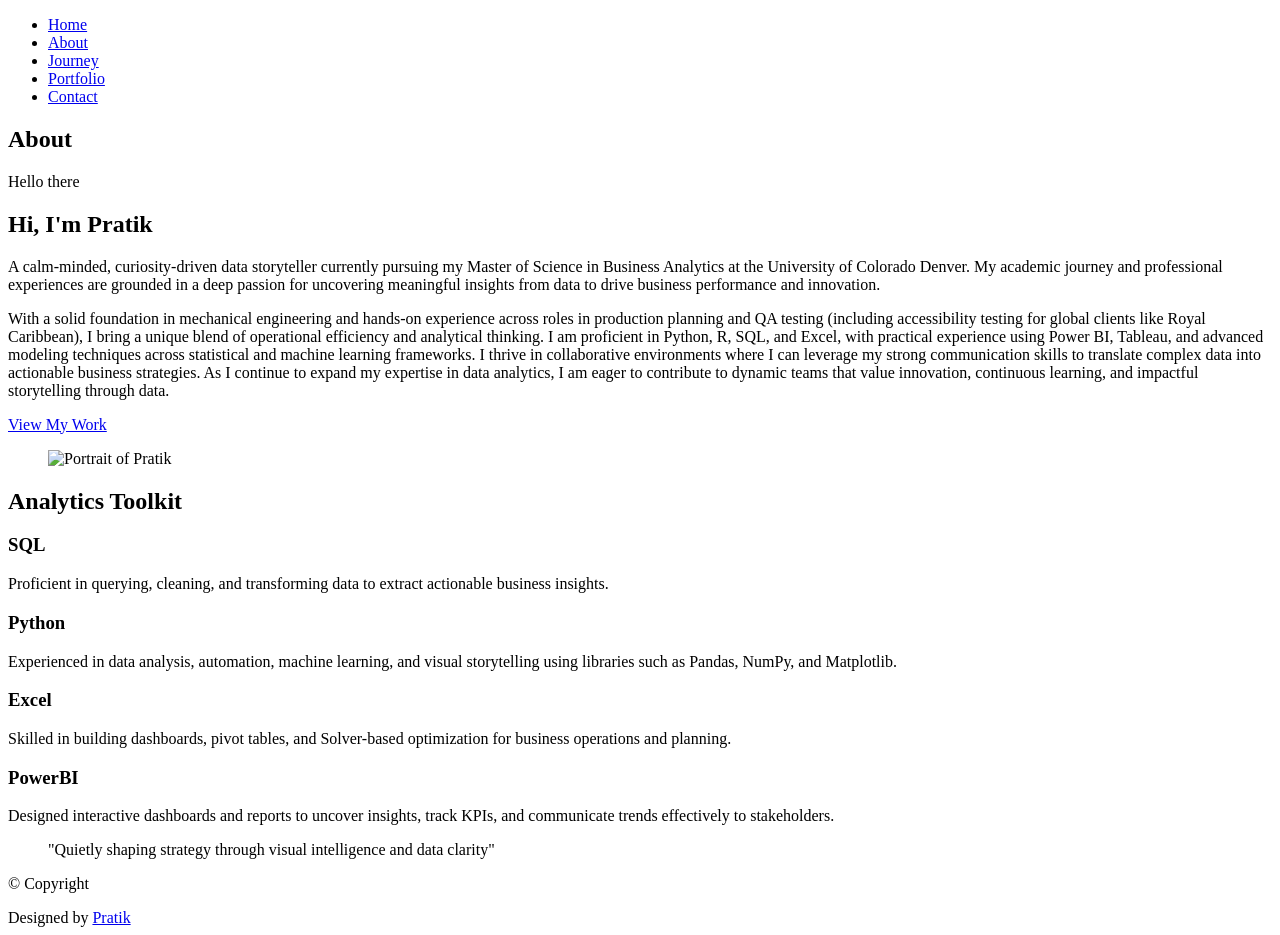
==== about.html @ c2756f0b "Add files via upload" ====
<!DOCTYPE html>
<html lang="en">

<head>
  <meta charset="utf-8">
  <meta content="width=device-width, initial-scale=1.0" name="viewport">
  <title>About - FolioOne Bootstrap Template</title>
  <meta name="description" content="">
  <meta name="keywords" content="">

  <!-- Favicons -->
  <link href="assets/img/favicon.png" rel="icon">
  <link href="assets/img/apple-touch-icon.png" rel="apple-touch-icon">

  <!-- Fonts -->
  <link href="https://fonts.googleapis.com" rel="preconnect">
  <link href="https://fonts.gstatic.com" rel="preconnect" crossorigin>
  <link href="https://fonts.googleapis.com/css2?family=Roboto:ital,wght@0,100;0,300;0,400;0,500;0,700;0,900;1,100;1,300;1,400;1,500;1,700;1,900&family=Poppins:ital,wght@0,100;0,200;0,300;0,400;0,500;0,600;0,700;0,800;0,900;1,100;1,200;1,300;1,400;1,500;1,600;1,700;1,800;1,900&family=Raleway:ital,wght@0,100;0,200;0,300;0,400;0,500;0,600;0,700;0,800;0,900;1,100;1,200;1,300;1,400;1,500;1,600;1,700;1,800;1,900&display=swap" rel="stylesheet">

  <!-- Vendor CSS Files -->
  <link href="assets/vendor/bootstrap/css/bootstrap.min.css" rel="stylesheet">
  <link href="assets/vendor/bootstrap-icons/bootstrap-icons.css" rel="stylesheet">
  <link href="assets/vendor/aos/aos.css" rel="stylesheet">
  <link href="assets/vendor/swiper/swiper-bundle.min.css" rel="stylesheet">
  <link href="assets/vendor/glightbox/css/glightbox.min.css" rel="stylesheet">

  <!-- Main CSS File -->
  <link href="assets/css/main.css" rel="stylesheet">

  <!-- =======================================================
  * Template Name: FolioOne
  * Template URL: https://bootstrapmade.com/folioone-bootstrap-portfolio-website-template/
  * Updated: Aug 23 2025 with Bootstrap v5.3.7
  * Author: BootstrapMade.com
  * License: https://bootstrapmade.com/license/
  ======================================================== -->
</head>

<body class="about-page">

  <header id="header" class="header d-flex align-items-center light-background sticky-top">
    <div class="container position-relative d-flex align-items-center justify-content-between">

      <!-- <a href="index.html" class="logo d-flex align-items-center me-auto me-xl-0">
      <img src="assets/img/logo.webp" alt="">
      <h1 class="sitename">FolioOne</h1> 
    </a> -->

      <nav id="navmenu" class="navmenu">
        <ul>
          <li><a href="index.html">Home</a></li>
          <li><a href="about.html" class="active">About</a></li>
          <li><a href="Journey.html">Journey</a></li>
          <li><a href="portfolio.html">Portfolio</a></li>
          <li><a href="contact.html">Contact</a></li>
        </ul>
        <i class="mobile-nav-toggle d-xl-none bi bi-list"></i>
      </nav>

      <div class="header-social-links">
        <a href="https://www.linkedin.com/in/pratikm0105/"><i class="bi bi-linkedin"></i></a>
        <a href="https://github.com/Pratik2326"><i class="bi bi-github"></i></a>
      </div>

    </div>
  </header>

  <main class="main">

    <!-- About Section -->
    <section id="about" class="about section">

      <!-- Section Title -->
      <div class="container section-title" data-aos="fade-up">
        <h2>About</h2>
        <p></p>
      </div><!-- End Section Title -->

      <div class="container" data-aos="fade-up" data-aos-delay="100">

        <!-- Intro + Photo -->
        <div class="row align-items-center justify-content-between gy-5 mb-5">
          <div class="col-lg-7" data-aos="fade-right" data-aos-delay="150">
            <div class="intro-content">
              <span class="eyebrow">Hello there</span>
              <h2 class="headline">Hi, I'm Pratik</h2>
              <p class="lead">
                A calm-minded, curiosity-driven data storyteller currently pursuing my Master of Science in Business Analytics at the University of Colorado Denver. My academic journey and professional experiences are grounded in a deep passion for uncovering meaningful insights from data to drive business performance and innovation.
               
              </p>
              <p>
                 With a solid foundation in mechanical engineering and hands-on experience across roles in production planning and QA testing (including accessibility testing for global clients like Royal Caribbean), I bring a unique blend of operational efficiency and analytical thinking. I am proficient in Python, R, SQL, and Excel, with practical experience using Power BI, Tableau, and advanced modeling techniques across statistical and machine learning frameworks.
                  I thrive in collaborative environments where I can leverage my strong communication skills to translate complex data into actionable business strategies. As I continue to expand my expertise in data analytics, I am eager to contribute to dynamic teams that value innovation, continuous learning, and impactful storytelling through data.
              </p>

              <div class="hero-actions" data-aos="fade-up" data-aos-delay="50">
                <a href="portfolio.html" class="btn btn-primary">View My Work</a>
                </a>
                
                </a>  
              </div>
            </div>
          </div>

          <div class="col-lg-5" data-aos="zoom-in" data-aos-delay="250">
            <figure class="profile-figure text-center text-lg-end">
              <img src="assets/img/profile/fp.png" alt="Portrait of Pratik" class="img-fluid profile-pic">
            </figure>
          </div>
        </div>
        <!-- End Intro + Photo -->

        <!-- Skills Grid -->
        <div class="container section-title" data-aos="fade-up">
  <h2>Analytics Toolkit</h2>
</div>

        <div class="mb-5">
          <div class="row g-4">
            <div class="col-6 col-md-4 col-lg-3" data-aos="fade-up" data-aos-delay="120">
              <div class="skill-item">
                <i class="bi bi-layout-text-window"></i>
                <h3>SQL</h3>
                <p>Proficient in querying, cleaning, and transforming data to extract actionable business insights.</p>
              </div>
            </div>
            <div class="col-6 col-md-4 col-lg-3" data-aos="fade-up" data-aos-delay="180">
              <div class="skill-item">
                <i class="bi bi-terminal"></i>
                <h3>Python</h3>
                <p>Experienced in data analysis, automation, machine learning, and visual storytelling using libraries such as Pandas, NumPy, and Matplotlib.</p>
              </div>
            </div>
            <div class="col-6 col-md-4 col-lg-3" data-aos="fade-up" data-aos-delay="240">
              <div class="skill-item">
                <i class="bi bi-table"></i>
                <h3>Excel</h3>
                <p>Skilled in building dashboards, pivot tables, and Solver-based optimization for business operations and planning.</p>
              </div>
            </div>
            <div class="col-6 col-md-4 col-lg-3" data-aos="fade-up" data-aos-delay="300">
              <div class="skill-item">
                <i class="bi bi-bar-chart-line"></i>
                <h3>PowerBI</h3>
                <p>Designed interactive dashboards and reports to uncover insights, track KPIs, and communicate trends effectively to stakeholders.</p>
              </div>
            </div>
          </div>
        </div>
        <!-- End Skills Grid -->



        <!-- Quote -->
        <blockquote class="personal-quote text-center mb-5" data-aos="fade-down" data-aos-delay="200">
          <p>"Quietly shaping strategy through visual intelligence and data clarity"</p>
        </blockquote>
        <!-- End Quote -->

  </main>
  <footer id="footer" class="footer">

    <div class="container">
      <div class="copyright text-center ">
        <p>© <span>Copyright</span> <strong class="px-1 sitename"></strong> <span><br></span></p>
      </div>
      <div class="social-links d-flex justify-content-center">
        <a href="https://www.linkedin.com/in/pratikm0105/"><i class="bi bi-linkedin"></i></a>
        <a href="https://github.com/Pratik2326"><i class="bi bi-github"></i></a>
      </div>
      <div class="credits">
        <!-- All the links in the footer should remain intact. -->
        <!-- You can delete the links only if you've purchased the pro version. -->
        <!-- Licensing information: https://bootstrapmade.com/license/ -->
        <!-- Purchase the pro version with working PHP/AJAX contact form: [buy-url] -->
        Designed by <a href="#">Pratik</a>
      </div>
    </div>

  </footer>

  <!-- Scroll Top -->
  <a href="#" id="scroll-top" class="scroll-top d-flex align-items-center justify-content-center"><i class="bi bi-arrow-up-short"></i></a>

  <!-- Preloader -->
  <div id="preloader"></div>

  <!-- Vendor JS Files -->
  <script src="assets/vendor/bootstrap/js/bootstrap.bundle.min.js"></script>
  <script src="assets/vendor/php-email-form/validate.js"></script>
  <script src="assets/vendor/aos/aos.js"></script>
  <script src="assets/vendor/typed.js/typed.umd.js"></script>
  <script src="assets/vendor/waypoints/noframework.waypoints.js"></script>
  <script src="assets/vendor/purecounter/purecounter_vanilla.js"></script>
  <script src="assets/vendor/swiper/swiper-bundle.min.js"></script>
  <script src="assets/vendor/imagesloaded/imagesloaded.pkgd.min.js"></script>
  <script src="assets/vendor/isotope-layout/isotope.pkgd.min.js"></script>
  <script src="assets/vendor/glightbox/js/glightbox.min.js"></script>

  <!-- Main JS File -->
  <script src="assets/js/main.js"></script>

</body>

</html>
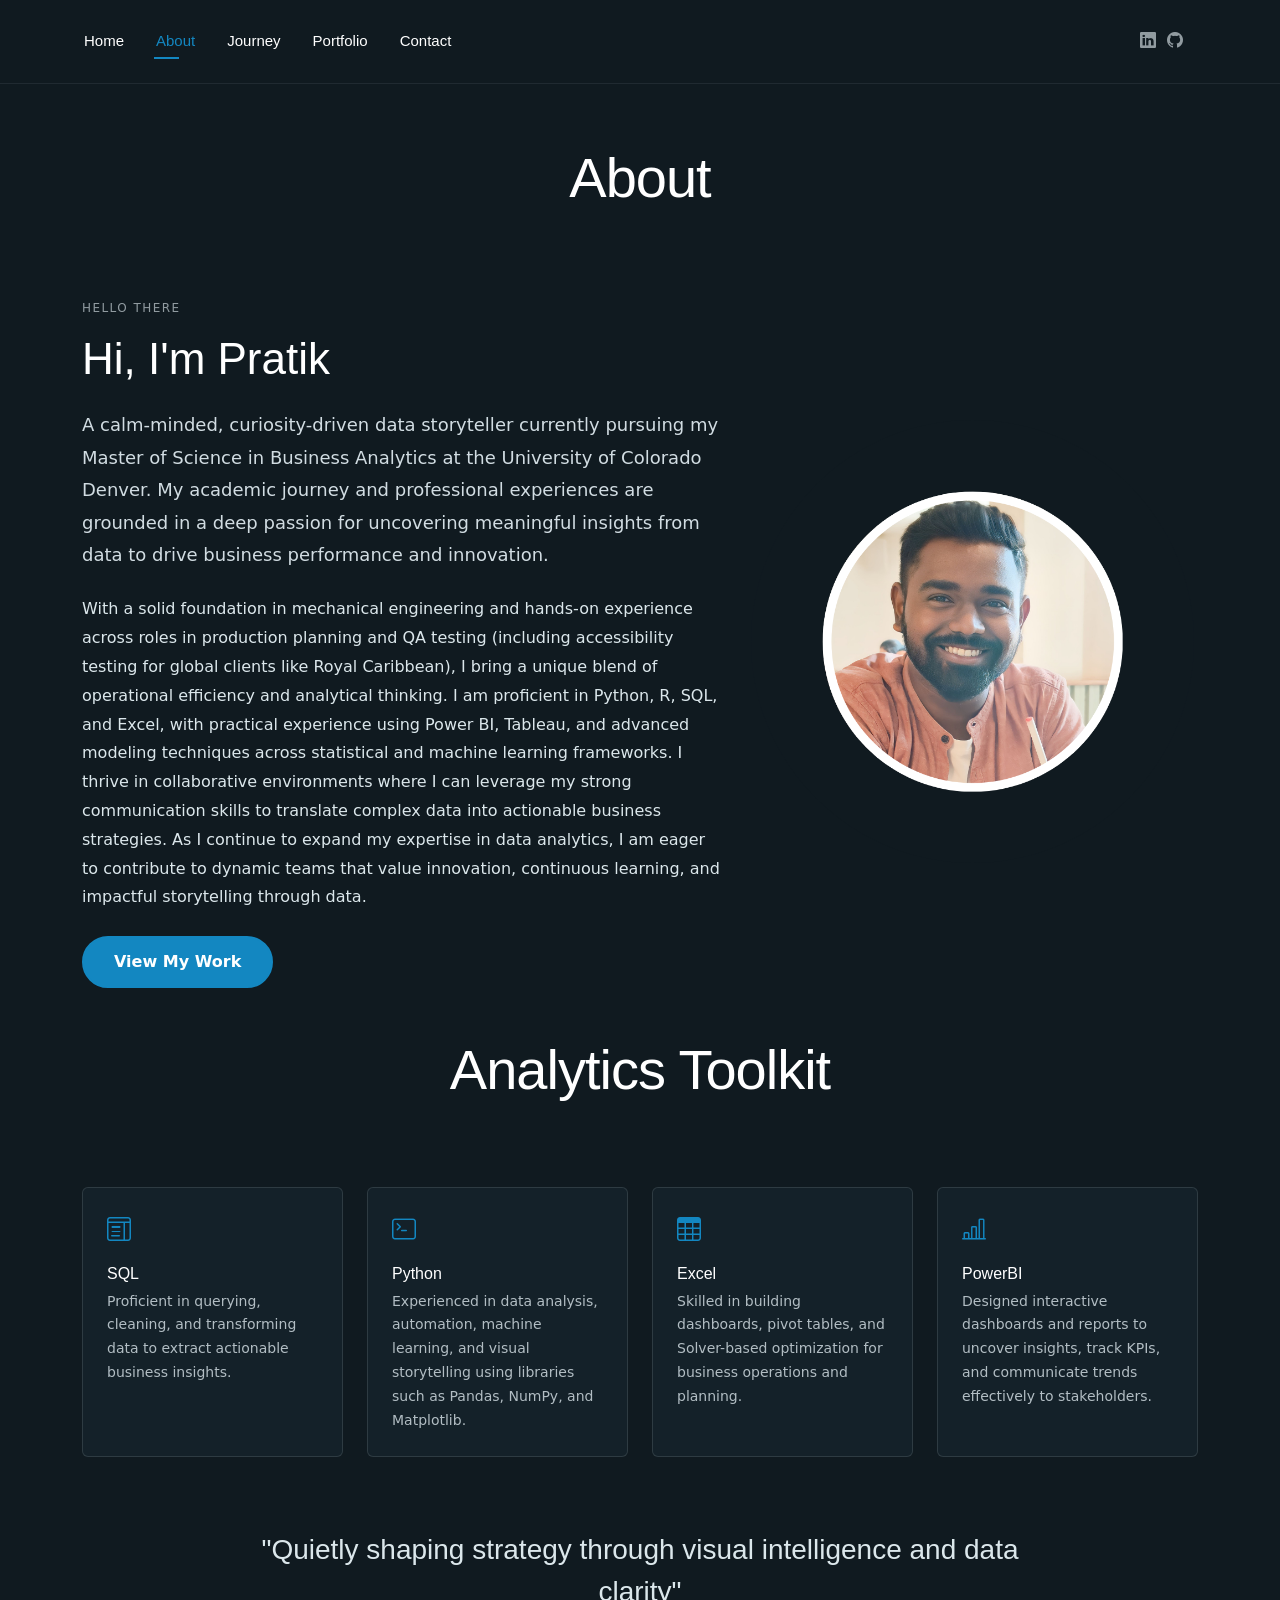
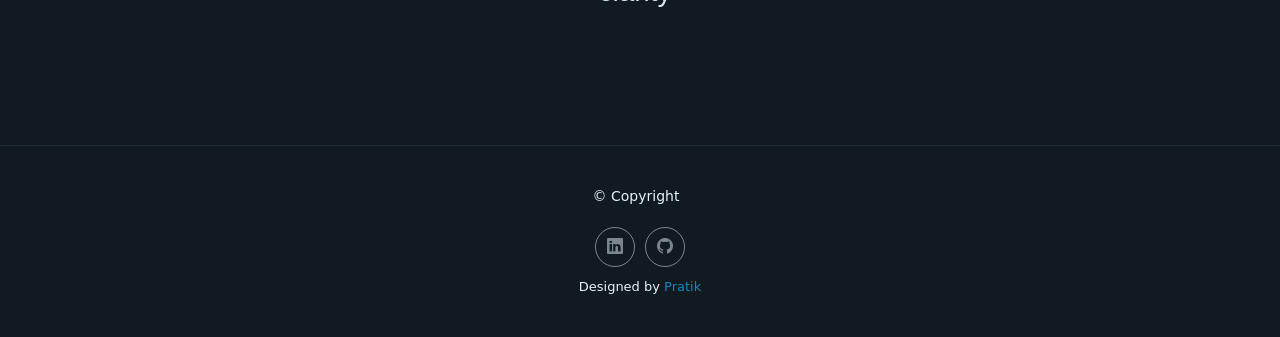
==== commit 1f4fe1bd: "Add files via upload change no 4" ====
--- a/about.html
+++ b/about.html
@@ -4,13 +4,13 @@
 <head>
   <meta charset="utf-8">
   <meta content="width=device-width, initial-scale=1.0" name="viewport">
-  <title>About - FolioOne Bootstrap Template</title>
+  <title>About -Pratik More - Portfolio</title>
   <meta name="description" content="">
   <meta name="keywords" content="">
 
   <!-- Favicons -->
-  <link href="assets/img/favicon.png" rel="icon">
-  <link href="assets/img/apple-touch-icon.png" rel="apple-touch-icon">
+  <!-- <link href="assets/img/favicon.png" rel="icon">
+  <link href="assets/img/apple-touch-icon.png" rel="apple-touch-icon"> -->
 
   <!-- Fonts -->
   <link href="https://fonts.googleapis.com" rel="preconnect">
--- a/assets/css/main.css
+++ b/assets/css/main.css
@@ -0,0 +1,3292 @@
+/**
+* Template Name: FolioOne
+* Template URL: https://bootstrapmade.com/folioone-bootstrap-portfolio-website-template/
+* Updated: Aug 23 2025 with Bootstrap v5.3.7
+* Author: BootstrapMade.com
+* License: https://bootstrapmade.com/license/
+*/
+
+/*--------------------------------------------------------------
+# Font & Color Variables
+# Help: https://bootstrapmade.com/color-system/
+--------------------------------------------------------------*/
+/* Fonts */
+:root {
+  --default-font: "Roboto",  system-ui, -apple-system, "Segoe UI", Roboto, "Helvetica Neue", Arial, "Noto Sans", "Liberation Sans", sans-serif, "Apple Color Emoji", "Segoe UI Emoji", "Segoe UI Symbol", "Noto Color Emoji";
+  --heading-font: "Raleway",  sans-serif;
+  --nav-font: "Poppins",  sans-serif;
+}
+
+/* Global Colors - The following color variables are used throughout the website. Updating them here will change the color scheme of the entire website */
+:root { 
+  --background-color: #101a20; /* Background color for the entire website, including individual sections */
+  --default-color: #e7f2f7; /* Default color used for the majority of the text content across the entire website */
+  --heading-color: #ffffff; /* Color for headings, subheadings and title throughout the website */
+  --accent-color: #1387c1; /* Accent color that represents your brand on the website. It's used for buttons, links, and other elements that need to stand out */
+  --surface-color: #141f26; /* The surface color is used as a background of boxed elements within sections, such as cards, icon boxes, or other elements that require a visual separation from the global background. */
+  --contrast-color: #ffffff; /* Contrast color for text, ensuring readability against backgrounds of accent, heading, or default colors. */
+}
+
+/* Nav Menu Colors - The following color variables are used specifically for the navigation menu. They are separate from the global colors to allow for more customization options */
+:root {
+  --nav-color: #ffffff;  /* The default color of the main navmenu links */
+  --nav-hover-color: #1387c1; /* Applied to main navmenu links when they are hovered over or active */
+  --nav-mobile-background-color: #213642; /* Used as the background color for mobile navigation menu */
+  --nav-dropdown-background-color: #051117; /* Used as the background color for dropdown items that appear when hovering over primary navigation items */
+  --nav-dropdown-color: #e7f2f7; /* Used for navigation links of the dropdown items in the navigation menu. */
+  --nav-dropdown-hover-color: #1387c1; /* Similar to --nav-hover-color, this color is applied to dropdown navigation links when they are hovered over. */
+}
+
+/* Color Presets - These classes override global colors when applied to any section or element, providing reuse of the sam color scheme. */
+
+.light-background {
+  --background-color: #142027;
+  --surface-color: #325264;
+}
+
+.dark-background {
+  --background-color: #0b1419;
+  --default-color: #ffffff;
+  --heading-color: #ffffff;
+  --surface-color: #252525;
+  --contrast-color: #ffffff;
+}
+
+/* Smooth scroll */
+:root {
+  scroll-behavior: smooth;
+}
+
+/*--------------------------------------------------------------
+# General Styling & Shared Classes
+--------------------------------------------------------------*/
+body {
+  color: var(--default-color);
+  background-color: var(--background-color);
+  font-family: var(--default-font);
+}
+
+a {
+  color: var(--accent-color);
+  text-decoration: none;
+  transition: 0.3s;
+}
+
+a:hover {
+  color: color-mix(in srgb, var(--accent-color), transparent 25%);
+  text-decoration: none;
+}
+
+h1,
+h2,
+h3,
+h4,
+h5,
+h6 {
+  color: var(--heading-color);
+  font-family: var(--heading-font);
+}
+
+/* PHP Email Form Messages
+------------------------------*/
+.php-email-form .error-message {
+  display: none;
+  background: #df1529;
+  color: #ffffff;
+  text-align: left;
+  padding: 15px;
+  margin-bottom: 24px;
+  font-weight: 600;
+}
+
+.php-email-form .sent-message {
+  display: none;
+  color: #ffffff;
+  background: #059652;
+  text-align: center;
+  padding: 15px;
+  margin-bottom: 24px;
+  font-weight: 600;
+}
+
+.php-email-form .loading {
+  display: none;
+  background: var(--surface-color);
+  text-align: center;
+  padding: 15px;
+  margin-bottom: 24px;
+}
+
+.php-email-form .loading:before {
+  content: "";
+  display: inline-block;
+  border-radius: 50%;
+  width: 24px;
+  height: 24px;
+  margin: 0 10px -6px 0;
+  border: 3px solid var(--accent-color);
+  border-top-color: var(--surface-color);
+  animation: php-email-form-loading 1s linear infinite;
+}
+
+@keyframes php-email-form-loading {
+  0% {
+    transform: rotate(0deg);
+  }
+
+  100% {
+    transform: rotate(360deg);
+  }
+}
+
+/*--------------------------------------------------------------
+# Global Header
+--------------------------------------------------------------*/
+.header {
+  --background-color: rgba(255, 255, 255, 0);
+  color: var(--default-color);
+  background-color: var(--background-color);
+  padding: 15px 0;
+  transition: all 0.5s;
+  z-index: 997;
+  border-bottom: 1px solid color-mix(in srgb, var(--default-color), transparent 92%);
+}
+
+.header .logo {
+  line-height: 1;
+}
+
+.header .logo img {
+  max-height: 36px;
+  margin-right: 8px;
+}
+
+.header .logo h1 {
+  font-size: 32px;
+  margin: 0;
+  font-weight: 400;
+  color: var(--heading-color);
+}
+
+.header .header-social-links {
+  padding-right: 15px;
+}
+
+.header .header-social-links a {
+  color: color-mix(in srgb, var(--default-color), transparent 40%);
+  padding-left: 6px;
+  display: inline-block;
+  transition: 0.3s;
+  font-size: 16px;
+}
+
+.header .header-social-links a:hover {
+  color: var(--default-color);
+}
+
+.header .header-social-links a i {
+  line-height: 0px;
+}
+
+@media (max-width: 1200px) {
+  .header .logo {
+    order: 1;
+  }
+
+  .header .header-social-links {
+    order: 2;
+  }
+
+  .header .navmenu {
+    order: 3;
+  }
+}
+
+/* Global Header on Scroll
+------------------------------*/
+.scrolled .header {
+  --background-color: rgba(16, 26, 32, 0.9);
+}
+
+/*--------------------------------------------------------------
+# Navigation Menu
+--------------------------------------------------------------*/
+/* Desktop Navigation */
+@media (min-width: 1200px) {
+  .navmenu {
+    padding: 0;
+  }
+
+  .navmenu ul {
+    margin: 0;
+    padding: 0;
+    display: flex;
+    list-style: none;
+    align-items: center;
+  }
+
+  .navmenu li {
+    position: relative;
+  }
+
+  .navmenu>ul>li {
+    white-space: nowrap;
+    padding: 15px 28px 15px 0;
+  }
+
+  .navmenu>ul>li:last-child {
+    padding-right: 0;
+  }
+
+  .navmenu a,
+  .navmenu a:focus {
+    color: var(--nav-color);
+    font-size: 15px;
+    padding: 0 2px;
+    font-family: var(--nav-font);
+    font-weight: 400;
+    display: flex;
+    align-items: center;
+    justify-content: space-between;
+    white-space: nowrap;
+    transition: 0.3s;
+    position: relative;
+  }
+
+  .navmenu a i,
+  .navmenu a:focus i {
+    font-size: 12px;
+    line-height: 0;
+    margin-left: 5px;
+    transition: 0.3s;
+  }
+
+  .navmenu>ul>li>a:before {
+    content: "";
+    position: absolute;
+    height: 2px;
+    bottom: -6px;
+    left: 0;
+    background-color: var(--nav-hover-color);
+    visibility: hidden;
+    width: 0px;
+    transition: all 0.3s ease-in-out 0s;
+  }
+
+  .navmenu a:hover:before,
+  .navmenu li:hover>a:before,
+  .navmenu .active:before {
+    visibility: visible;
+    width: 25px;
+  }
+
+  .navmenu li:hover>a,
+  .navmenu .active,
+  .navmenu .active:focus {
+    color: var(--nav-hover-color);
+  }
+
+  .navmenu .dropdown ul {
+    margin: 0;
+    padding: 10px 0;
+    background: var(--nav-dropdown-background-color);
+    display: block;
+    position: absolute;
+    visibility: hidden;
+    left: -5px;
+    top: 130%;
+    opacity: 0;
+    transition: 0.3s;
+    border-radius: 4px;
+    z-index: 99;
+    box-shadow: 0px 0px 30px rgba(0, 0, 0, 0.1);
+  }
+
+  .navmenu .dropdown ul li {
+    min-width: 200px;
+  }
+
+  .navmenu .dropdown ul a {
+    padding: 10px 20px;
+    font-size: 15px;
+    text-transform: none;
+    color: var(--nav-dropdown-color);
+  }
+
+  .navmenu .dropdown ul a i {
+    font-size: 12px;
+  }
+
+  .navmenu .dropdown ul a:hover,
+  .navmenu .dropdown ul .active:hover,
+  .navmenu .dropdown ul li:hover>a {
+    color: var(--nav-dropdown-hover-color);
+  }
+
+  .navmenu .dropdown:hover>ul {
+    opacity: 1;
+    top: 100%;
+    visibility: visible;
+  }
+
+  .navmenu .dropdown .dropdown ul {
+    top: 0;
+    left: -90%;
+    visibility: hidden;
+  }
+
+  .navmenu .dropdown .dropdown:hover>ul {
+    opacity: 1;
+    top: 0;
+    left: -100%;
+    visibility: visible;
+  }
+}
+
+/* Mobile Navigation */
+@media (max-width: 1199px) {
+  .mobile-nav-toggle {
+    color: var(--nav-color);
+    font-size: 28px;
+    line-height: 0;
+    margin-right: 10px;
+    cursor: pointer;
+    transition: color 0.3s;
+  }
+
+  .navmenu {
+    padding: 0;
+    z-index: 9997;
+  }
+
+  .navmenu ul {
+    display: none;
+    list-style: none;
+    position: absolute;
+    inset: 60px 20px 20px 20px;
+    padding: 10px 0;
+    margin: 0;
+    border-radius: 6px;
+    background-color: var(--nav-mobile-background-color);
+    border: 1px solid color-mix(in srgb, var(--default-color), transparent 90%);
+    box-shadow: none;
+    overflow-y: auto;
+    transition: 0.3s;
+    z-index: 9998;
+  }
+
+  .navmenu a,
+  .navmenu a:focus {
+    color: var(--nav-dropdown-color);
+    padding: 10px 20px;
+    font-family: var(--nav-font);
+    font-size: 17px;
+    font-weight: 500;
+    display: flex;
+    align-items: center;
+    justify-content: space-between;
+    white-space: nowrap;
+    transition: 0.3s;
+  }
+
+  .navmenu a i,
+  .navmenu a:focus i {
+    font-size: 12px;
+    line-height: 0;
+    margin-left: 5px;
+    width: 30px;
+    height: 30px;
+    display: flex;
+    align-items: center;
+    justify-content: center;
+    border-radius: 50%;
+    transition: 0.3s;
+    background-color: color-mix(in srgb, var(--accent-color), transparent 90%);
+  }
+
+  .navmenu a i:hover,
+  .navmenu a:focus i:hover {
+    background-color: var(--accent-color);
+    color: var(--contrast-color);
+  }
+
+  .navmenu a:hover,
+  .navmenu .active,
+  .navmenu .active:focus {
+    color: var(--nav-dropdown-hover-color);
+  }
+
+  .navmenu .active i,
+  .navmenu .active:focus i {
+    background-color: var(--accent-color);
+    color: var(--contrast-color);
+    transform: rotate(180deg);
+  }
+
+  .navmenu .dropdown ul {
+    position: static;
+    display: none;
+    z-index: 99;
+    padding: 10px 0;
+    margin: 10px 20px;
+    background-color: var(--nav-dropdown-background-color);
+    transition: all 0.5s ease-in-out;
+  }
+
+  .navmenu .dropdown ul ul {
+    background-color: rgba(33, 37, 41, 0.1);
+  }
+
+  .navmenu .dropdown>.dropdown-active {
+    display: block;
+    background-color: rgba(33, 37, 41, 0.03);
+  }
+
+  .mobile-nav-active {
+    overflow: hidden;
+  }
+
+  .mobile-nav-active .mobile-nav-toggle {
+    color: #fff;
+    position: absolute;
+    font-size: 32px;
+    top: 15px;
+    right: 15px;
+    margin-right: 0;
+    z-index: 9999;
+  }
+
+  .mobile-nav-active .navmenu {
+    position: fixed;
+    overflow: hidden;
+    inset: 0;
+    background: rgba(33, 37, 41, 0.8);
+    transition: 0.3s;
+  }
+
+  .mobile-nav-active .navmenu>ul {
+    display: block;
+  }
+}
+
+/*--------------------------------------------------------------
+# Global Footer
+--------------------------------------------------------------*/
+.footer {
+  color: var(--default-color);
+  background-color: var(--background-color);
+  font-size: 14px;
+  padding: 40px 0;
+  position: relative;
+  border-top: 1px solid color-mix(in srgb, var(--default-color), transparent 92%);
+}
+
+.footer .copyright p {
+  margin-bottom: 0;
+}
+
+.footer .social-links {
+  margin-top: 20px;
+}
+
+.footer .social-links a {
+  display: flex;
+  align-items: center;
+  justify-content: center;
+  width: 40px;
+  height: 40px;
+  border-radius: 50%;
+  border: 1px solid color-mix(in srgb, var(--default-color), transparent 50%);
+  font-size: 16px;
+  color: color-mix(in srgb, var(--default-color), transparent 50%);
+  margin: 0 5px;
+  transition: 0.3s;
+}
+
+.footer .social-links a:hover {
+  color: var(--accent-color);
+  border-color: var(--accent-color);
+}
+
+.footer .credits {
+  margin-top: 10px;
+  font-size: 13px;
+  text-align: center;
+}
+
+/*--------------------------------------------------------------
+# Preloader
+--------------------------------------------------------------*/
+#preloader {
+  position: fixed;
+  inset: 0;
+  z-index: 9999;
+  overflow: hidden;
+  background-color: var(--background-color);
+  transition: all 0.6s ease-out;
+  width: 100%;
+  height: 100vh;
+}
+
+#preloader:before,
+#preloader:after {
+  content: "";
+  position: absolute;
+  border: 4px solid var(--accent-color);
+  border-radius: 50%;
+  animation: animate-preloader 2s cubic-bezier(0, 0.2, 0.8, 1) infinite;
+}
+
+#preloader:after {
+  animation-delay: -0.5s;
+}
+
+@keyframes animate-preloader {
+  0% {
+    width: 10px;
+    height: 10px;
+    top: calc(50% - 5px);
+    left: calc(50% - 5px);
+    opacity: 1;
+  }
+
+  100% {
+    width: 72px;
+    height: 72px;
+    top: calc(50% - 36px);
+    left: calc(50% - 36px);
+    opacity: 0;
+  }
+}
+
+/*--------------------------------------------------------------
+# Scroll Top Button
+--------------------------------------------------------------*/
+.scroll-top {
+  position: fixed;
+  visibility: hidden;
+  opacity: 0;
+  right: 15px;
+  bottom: -15px;
+  z-index: 99999;
+  background-color: var(--accent-color);
+  width: 44px;
+  height: 44px;
+  border-radius: 50px;
+  transition: all 0.4s;
+}
+
+.scroll-top i {
+  font-size: 24px;
+  color: var(--contrast-color);
+  line-height: 0;
+}
+
+.scroll-top:hover {
+  background-color: color-mix(in srgb, var(--accent-color), transparent 20%);
+  color: var(--contrast-color);
+}
+
+.scroll-top.active {
+  visibility: visible;
+  opacity: 1;
+  bottom: 15px;
+}
+
+/*--------------------------------------------------------------
+# Disable aos animation delay on mobile devices
+--------------------------------------------------------------*/
+@media screen and (max-width: 768px) {
+  [data-aos-delay] {
+    transition-delay: 0 !important;
+  }
+}
+
+/*--------------------------------------------------------------
+# Global Page Titles & Breadcrumbs
+--------------------------------------------------------------*/
+.page-title {
+  color: var(--default-color);
+  background-color: var(--background-color);
+  position: relative;
+}
+
+.page-title .heading {
+  padding: 80px 0;
+  border-top: 1px solid color-mix(in srgb, var(--default-color), transparent 90%);
+}
+
+.page-title .heading h1 {
+  font-size: 38px;
+  font-weight: 700;
+}
+
+.page-title nav {
+  background-color: color-mix(in srgb, var(--default-color), transparent 96%);
+  padding: 20px 0;
+}
+
+.page-title nav ol {
+  display: flex;
+  flex-wrap: wrap;
+  list-style: none;
+  padding: 0;
+  margin: 0;
+  font-size: 16px;
+  font-weight: 400;
+}
+
+.page-title nav ol li+li {
+  padding-left: 10px;
+}
+
+.page-title nav ol li+li::before {
+  content: "/";
+  display: inline-block;
+  padding-right: 10px;
+  color: color-mix(in srgb, var(--default-color), transparent 70%);
+}
+
+/*--------------------------------------------------------------
+# Global Sections
+--------------------------------------------------------------*/
+section,
+.section {
+  color: var(--default-color);
+  background-color: var(--background-color);
+  padding: 60px 0;
+  scroll-margin-top: 100px;
+  overflow: clip;
+}
+
+@media (max-width: 1199px) {
+
+  section,
+  .section {
+    scroll-margin-top: 66px;
+  }
+}
+
+/*--------------------------------------------------------------
+# Global Section Titles
+--------------------------------------------------------------*/
+.section-title {
+  text-align: center;
+  padding-bottom: 60px;
+  position: relative;
+}
+
+.section-title h2 {
+  font-size: 3.5rem;
+  font-weight: 400;
+  line-height: 1.2;
+  color: var(--heading-color);
+  margin-bottom: 1.5rem;
+  letter-spacing: -1px;
+}
+
+@media (max-width: 768px) {
+  .section-title h2 {
+    font-size: 2.5rem;
+  }
+}
+
+.section-title p {
+  font-size: 1.125rem;
+  line-height: 1.8;
+  color: color-mix(in srgb, var(--default-color), transparent 25%);
+  max-width: 900px;
+  margin: 0 auto;
+  text-wrap: balance;
+}
+
+/*--------------------------------------------------------------
+# Hero Section
+--------------------------------------------------------------*/
+.hero {
+  padding: 80px 0;
+  min-height: 100vh;
+  display: flex;
+  align-items: center;
+}
+
+.hero .hero-content h1 {
+  font-size: 3.5rem;
+  font-weight: 700;
+  margin-bottom: 1rem;
+  line-height: 1.2;
+}
+
+.hero .hero-content h1 .highlight {
+  color: var(--accent-color);
+  position: relative;
+}
+
+.hero .hero-content h1 .highlight::after {
+  content: "";
+  position: absolute;
+  bottom: 0;
+  left: 0;
+  width: 100%;
+  height: 3px;
+  background: linear-gradient(90deg, var(--accent-color), color-mix(in srgb, var(--accent-color), transparent 50%));
+  border-radius: 2px;
+}
+
+@media (max-width: 768px) {
+  .hero .hero-content h1 {
+    font-size: 2.5rem;
+  }
+}
+
+.hero .hero-content h2 {
+  font-size: 1.5rem;
+  font-weight: 400;
+  margin-bottom: 2rem;
+  color: color-mix(in srgb, var(--default-color), transparent 20%);
+}
+
+.hero .hero-content h2 .typed {
+  color: var(--accent-color);
+  font-weight: 600;
+}
+
+@media (max-width: 768px) {
+  .hero .hero-content h2 {
+    font-size: 1.25rem;
+  }
+}
+
+.hero .hero-content p {
+  font-size: 1.1rem;
+  line-height: 1.6;
+  margin-bottom: 2.5rem;
+  color: color-mix(in srgb, var(--default-color), transparent 30%);
+}
+
+.hero .hero-actions {
+  display: flex;
+  gap: 1rem;
+  margin-bottom: 3rem;
+}
+
+.hero .hero-actions .btn {
+  padding: 12px 30px;
+  border-radius: 50px;
+  font-weight: 600;
+  text-decoration: none;
+  transition: all 0.3s ease;
+  border: 2px solid;
+}
+
+.hero .hero-actions .btn.btn-primary {
+  background: var(--accent-color);
+  color: var(--contrast-color);
+  border-color: var(--accent-color);
+}
+
+.hero .hero-actions .btn.btn-primary:hover {
+  background: color-mix(in srgb, var(--accent-color), black 15%);
+  border-color: color-mix(in srgb, var(--accent-color), black 15%);
+  transform: translateY(-2px);
+}
+
+.hero .hero-actions .btn.btn-outline {
+  background: transparent;
+  color: var(--accent-color);
+  border-color: var(--accent-color);
+}
+
+.hero .hero-actions .btn.btn-outline:hover {
+  transform: translateY(-2px);
+}
+
+@media (max-width: 576px) {
+  .hero .hero-actions {
+    flex-direction: column;
+  }
+
+  .hero .hero-actions .btn {
+    text-align: center;
+  }
+}
+
+.hero .social-links {
+  display: flex;
+  gap: 1rem;
+}
+
+.hero .social-links a {
+  width: 45px;
+  height: 45px;
+  background: var(--surface-color);
+  border-radius: 50%;
+  display: flex;
+  align-items: center;
+  justify-content: center;
+  color: var(--default-color);
+  font-size: 1.2rem;
+  transition: all 0.3s ease;
+}
+
+.hero .social-links a:hover {
+  background: var(--accent-color);
+  color: var(--contrast-color);
+  transform: translateY(-3px);
+  box-shadow: 0 8px 25px color-mix(in srgb, var(--accent-color), transparent 70%);
+}
+
+.hero .hero-image {
+  position: relative;
+}
+
+.hero .hero-image .image-wrapper {
+  position: relative;
+  max-width: 450px;
+  margin: 0 auto;
+}
+
+.hero .hero-image .image-wrapper img {
+  border-radius: 20px;
+  box-shadow: 0 5px 15px color-mix(in srgb, var(--default-color), transparent 95%);
+  transition: transform 0.3s ease;
+}
+
+.hero .hero-image .image-wrapper img:hover {
+  transform: scale(1.02);
+}
+
+.hero .hero-image .floating-elements {
+  position: absolute;
+  top: 0;
+  left: 0;
+  right: 0;
+  bottom: 0;
+  pointer-events: none;
+}
+
+.hero .hero-image .floating-elements .floating-card {
+  position: absolute;
+  background: var(--surface-color);
+  padding: 15px 20px;
+  border-radius: 15px;
+  box-shadow: 0 10px 30px color-mix(in srgb, var(--default-color), transparent 90%);
+  display: flex;
+  align-items: center;
+  gap: 10px;
+  font-weight: 600;
+  animation: float 3s ease-in-out infinite;
+}
+
+.hero .hero-image .floating-elements .floating-card i {
+  font-size: 1.5rem;
+  color: var(--accent-color);
+}
+
+.hero .hero-image .floating-elements .floating-card.design {
+  top: 20%;
+  right: 5%;
+  animation-delay: 0s;
+}
+
+.hero .hero-image .floating-elements .floating-card.code {
+  bottom: 50%;
+  left: 10%;
+  animation-delay: 1s;
+}
+
+.hero .hero-image .floating-elements .floating-card.creativity {
+  top: 60%;
+  right: 10%;
+  animation-delay: 2s;
+}
+
+.hero .hero-image .floating-elements .floating-card.story-metrics {
+  bottom: 10%;
+  left: 15%;
+  animation-delay: 1s;
+}
+
+@media (max-width: 992px) {
+  .hero .hero-image .floating-elements .floating-card {
+    display: none;
+  }
+}
+
+@keyframes float {
+
+  0%,
+  100% {
+    transform: translateY(0px);
+  }
+
+  50% {
+    transform: translateY(-10px);
+  }
+}
+
+@media (max-width: 992px) {
+  .hero .hero-content {
+    text-align: center;
+    margin-bottom: 3rem;
+  }
+}
+
+/*--------------------------------------------------------------
+# About Section
+--------------------------------------------------------------*/
+.about .intro-content .eyebrow {
+  display: inline-block;
+  letter-spacing: 0.12em;
+  text-transform: uppercase;
+  font-size: 12px;
+  color: color-mix(in srgb, var(--default-color), transparent 40%);
+  margin-bottom: 16px;
+}
+
+.about .intro-content .headline {
+  font-family: var(--heading-font);
+  font-weight: 300;
+  line-height: 1.2;
+  font-size: clamp(28px, 4vw, 44px);
+  margin: 0 0 24px 0;
+}
+
+.about .intro-content .lead {
+  font-size: 18px;
+  line-height: 1.8;
+  color: color-mix(in srgb, var(--default-color), transparent 10%);
+  margin-bottom: 24px;
+}
+
+.about .intro-content p {
+  line-height: 1.8;
+  margin-bottom: 24px;
+  color: color-mix(in srgb, var(--default-color), transparent 5%);
+}
+
+.about .intro-content .cta-group {
+  display: flex;
+  gap: 24px;
+  align-items: center;
+  margin-top: 24px;
+}
+
+.about .intro-content .cta-group .btn-ghost {
+  display: inline-flex;
+  align-items: center;
+  gap: 8px;
+  padding: 12px 18px;
+  border-radius: 6px;
+  color: var(--accent-color);
+  background: color-mix(in srgb, var(--accent-color), transparent 92%);
+  border: 1px solid color-mix(in srgb, var(--accent-color), transparent 70%);
+  transition: 0.3s ease-in-out;
+}
+
+.about .intro-content .cta-group .btn-ghost:hover,
+.about .intro-content .cta-group .btn-ghost:focus {
+  color: var(--contrast-color);
+  background: var(--accent-color);
+  border-color: var(--accent-color);
+  outline: none;
+  box-shadow: 0 0 0 3px color-mix(in srgb, var(--accent-color), transparent 70%);
+}
+
+.about .intro-content .cta-group .link-underline {
+  display: inline-flex;
+  align-items: center;
+  gap: 8px;
+  position: relative;
+  color: var(--accent-color);
+  padding-bottom: 4px;
+  transition: 0.3s ease-in-out;
+}
+
+.about .intro-content .cta-group .link-underline::after {
+  content: "";
+  position: absolute;
+  left: 0;
+  right: 0;
+  bottom: 0;
+  height: 1px;
+  background: color-mix(in srgb, var(--accent-color), transparent 40%);
+  transform: scaleX(0.4);
+  transform-origin: left;
+  transition: 0.3s ease-in-out;
+}
+
+.about .intro-content .cta-group .link-underline:hover,
+.about .intro-content .cta-group .link-underline:focus {
+  color: color-mix(in srgb, var(--accent-color), transparent 10%);
+  outline: none;
+}
+
+.about .intro-content .cta-group .link-underline:hover::after,
+.about .intro-content .cta-group .link-underline:focus::after {
+  transform: scaleX(1);
+}
+
+.about .profile-figure {
+  margin: 0;
+}
+
+.about .profile-figure .profile-photo {
+  width: 88%;
+  max-width: 440px;
+  border-radius: 18px;
+  box-shadow: 0 10px 30px color-mix(in srgb, var(--default-color), transparent 92%);
+  transform: translateY(0);
+  transition: transform 0.3s ease-in-out;
+}
+
+.about .profile-figure .profile-caption {
+  margin-top: 24px;
+  display: flex;
+  align-items: center;
+  justify-content: center;
+}
+
+.about .profile-figure .profile-caption .meta {
+  font-size: 14px;
+  color: color-mix(in srgb, var(--default-color), transparent 20%);
+}
+
+.about .profile-figure .profile-caption .meta .funfact {
+  font-size: 13px;
+  margin-top: 4px;
+  color: color-mix(in srgb, var(--default-color), transparent 35%);
+}
+
+.about .profile-figure:hover .profile-photo {
+  transform: translateY(-4px);
+}
+
+.about .skill-item {
+  padding: 24px;
+  border-radius: 6px;
+  transition: 0.3s ease-in-out;
+  background: color-mix(in srgb, var(--surface-color), var(--accent-color) 2%);
+  border: 1px solid color-mix(in srgb, var(--default-color), transparent 88%);
+  height: 100%;
+}
+
+.about .skill-item i {
+  font-size: 24px;
+  color: var(--accent-color);
+  margin-bottom: 16px;
+  display: inline-block;
+}
+
+.about .skill-item h3 {
+  font-size: 16px;
+  margin-bottom: 6px;
+  font-weight: 500;
+}
+
+.about .skill-item p {
+  margin: 0;
+  font-size: 14px;
+  color: color-mix(in srgb, var(--default-color), transparent 25%);
+}
+
+.about .skill-item:hover {
+  transform: translateY(-3px);
+  border-color: color-mix(in srgb, var(--accent-color), transparent 60%);
+  box-shadow: 0 10px 30px color-mix(in srgb, var(--default-color), transparent 92%);
+}
+
+.about .timeline-item {
+  position: relative;
+  padding-left: 26px;
+}
+
+.about .timeline-item time {
+  display: inline-block;
+  font-size: 12px;
+  letter-spacing: 0.08em;
+  text-transform: uppercase;
+  color: color-mix(in srgb, var(--default-color), transparent 45%);
+  margin-bottom: 6px;
+}
+
+.about .timeline-item h4 {
+  font-size: 18px;
+  font-weight: 400;
+  margin: 0 0 6px;
+}
+
+.about .timeline-item p {
+  font-size: 14px;
+  color: color-mix(in srgb, var(--default-color), transparent 25%);
+  margin: 0;
+}
+
+.about .timeline-item .dot {
+  position: absolute;
+  left: 0;
+  top: 4px;
+  width: 10px;
+  height: 10px;
+  border-radius: 50%;
+  background: var(--accent-color);
+  box-shadow: 0 0 0 6px color-mix(in srgb, var(--accent-color), transparent 80%);
+}
+
+.about .personal-quote {
+  padding: 24px 0;
+}
+
+.about .personal-quote p {
+  font-family: var(--heading-font);
+  font-weight: 300;
+  font-size: clamp(20px, 3vw, 28px);
+  line-height: 1.5;
+  color: color-mix(in srgb, var(--default-color), transparent 5%);
+  margin: 0 auto;
+  max-width: 800px;
+}
+
+.about .fact-pill {
+  display: flex;
+  align-items: center;
+  justify-content: center;
+  gap: 10px;
+  padding: 10px 14px;
+  border-radius: 999px;
+  border: 1px solid color-mix(in srgb, var(--default-color), transparent 85%);
+  background: var(--surface-color);
+  color: color-mix(in srgb, var(--default-color), transparent 10%);
+  transition: 0.3s ease-in-out;
+}
+
+.about .fact-pill i {
+  color: var(--accent-color);
+}
+
+.about .fact-pill span {
+  font-size: 14px;
+}
+
+.about .fact-pill:hover {
+  transform: translateY(-2px);
+  border-color: color-mix(in srgb, var(--accent-color), transparent 60%);
+  box-shadow: 0 10px 30px color-mix(in srgb, var(--default-color), transparent 92%);
+}
+
+.about .fact-pill:focus-within {
+  box-shadow: 0 0 0 3px color-mix(in srgb, var(--accent-color), transparent 70%);
+}
+
+@media (max-width: 992px) {
+  .about .profile-figure {
+    text-align: center !important;
+  }
+
+  .about .profile-figure .profile-photo {
+    width: 72%;
+  }
+
+  .about .intro-content .cta-group {
+    flex-wrap: wrap;
+  }
+}
+
+@media (max-width: 576px) {
+  .about .profile-figure .profile-photo {
+    width: 100%;
+  }
+}
+
+/*--------------------------------------------------------------
+# Skills Section
+--------------------------------------------------------------*/
+.skills .skill-box {
+  background-color: var(--surface-color);
+  padding: 2rem;
+  border-radius: 8px;
+  box-shadow: 0 0 20px rgba(0, 0, 0, 0.05);
+}
+
+.skills .skill-box h3 {
+  font-size: 1.2rem;
+  margin-bottom: 1rem;
+  font-weight: 600;
+}
+
+.skills .skill-box p {
+  font-size: 0.9rem;
+  margin-bottom: 0.8rem;
+  opacity: 0.6;
+}
+
+.skills .skill-box .progress {
+  background-color: color-mix(in srgb, var(--accent-color), transparent 85%);
+  border-radius: 50px;
+  height: 8px;
+  margin-top: 5px;
+  overflow: hidden;
+}
+
+.skills .skill-box .progress .progress-bar {
+  background-color: var(--accent-color);
+  height: 100%;
+  position: relative;
+  border-radius: 50px;
+  transition: 0.9s;
+  width: 1px;
+}
+
+/*--------------------------------------------------------------
+# Stats Section
+--------------------------------------------------------------*/
+.stats .avatars {
+  position: relative;
+}
+
+.stats .avatars img {
+  width: 60px;
+  height: 60px;
+  border: 3px solid var(--accent-color);
+  margin-right: -15px;
+  transition: transform 0.3s ease;
+}
+
+.stats .avatars img:hover {
+  transform: translateY(-5px);
+  z-index: 2;
+}
+
+.stats .counters h2 {
+  color: var(--heading-color);
+  font-size: 48px;
+  font-weight: 700;
+  margin-bottom: 10px;
+}
+
+.stats .counters h2 span {
+  display: inline-block;
+}
+
+.stats .counters p {
+  color: var(--default-color);
+  font-size: 18px;
+  margin: 0;
+  opacity: 0.9;
+}
+
+@media (max-width: 991px) {
+  .stats .row {
+    text-align: center;
+  }
+
+  .stats .avatars {
+    justify-content: center;
+    margin-bottom: 40px;
+  }
+
+  .stats .counters h2 {
+    font-size: 36px;
+  }
+
+  .stats .counters p {
+    font-size: 16px;
+  }
+
+  .stats .counters .col-md-4 {
+    margin-bottom: 30px;
+  }
+
+  .stats .counters .col-md-4:last-child {
+    margin-bottom: 0;
+  }
+}
+
+@media (max-width: 576px) {
+  .stats {
+    padding: 60px 0;
+  }
+
+  .stats .avatars {
+    flex-wrap: wrap;
+    justify-content: center;
+  }
+
+  .stats .avatars img {
+    margin: 0 -8px;
+  }
+}
+
+/*--------------------------------------------------------------
+# Testimonials Section
+--------------------------------------------------------------*/
+.testimonials .testimonials-carousel,
+.testimonials .testimonials-slider {
+  overflow: hidden;
+}
+
+.testimonials .testimonial-item .testimonial-content {
+  border-left: 3px solid var(--accent-color);
+  padding-left: 30px;
+}
+
+.testimonials .testimonial-item .testimonial-img {
+  border-radius: 50%;
+  border: 4px solid var(--background-color);
+  margin: 0 auto;
+}
+
+.testimonials .testimonial-item h3 {
+  font-size: 20px;
+  font-weight: bold;
+  margin: 10px 0 5px 0;
+}
+
+.testimonials .testimonial-item h4 {
+  font-size: 14px;
+  color: color-mix(in srgb, var(--default-color), transparent 40%);
+  margin: 0 0 10px 0;
+}
+
+.testimonials .testimonial-item .stars i {
+  color: #ffc107;
+  margin: 0 1px;
+}
+
+.testimonials .testimonial-item .quote-icon-left,
+.testimonials .testimonial-item .quote-icon-right {
+  color: color-mix(in srgb, var(--accent-color), transparent 50%);
+  font-size: 26px;
+  line-height: 0;
+}
+
+.testimonials .testimonial-item .quote-icon-left {
+  display: inline-block;
+  left: -5px;
+  position: relative;
+}
+
+.testimonials .testimonial-item .quote-icon-right {
+  display: inline-block;
+  right: -5px;
+  position: relative;
+  top: 10px;
+  transform: scale(-1, -1);
+}
+
+.testimonials .testimonial-item p {
+  font-style: italic;
+}
+
+.testimonials .swiper-wrapper {
+  height: auto;
+}
+
+.testimonials .swiper-pagination {
+  margin-top: 30px;
+  position: relative;
+}
+
+.testimonials .swiper-pagination .swiper-pagination-bullet {
+  width: 12px;
+  height: 12px;
+  background-color: color-mix(in srgb, var(--default-color), transparent 85%);
+  opacity: 1;
+}
+
+.testimonials .swiper-pagination .swiper-pagination-bullet-active {
+  background-color: var(--accent-color);
+}
+
+/*--------------------------------------------------------------
+# Resume Section
+--------------------------------------------------------------*/
+.resume .resume-item {
+  margin-bottom: 3rem;
+}
+
+.resume .resume-item .resume-title {
+  font-size: 1.75rem;
+  font-weight: 700;
+  margin-bottom: 1.5rem;
+  padding-bottom: 1.5rem;
+  position: relative;
+  color: var(--heading-color);
+}
+
+.resume .resume-item .resume-title::after {
+  content: "";
+  position: absolute;
+  display: block;
+  width: 50px;
+  height: 3px;
+  background: var(--accent-color);
+  bottom: 0;
+  left: 0;
+}
+
+.resume .resume-item .resume-content {
+  padding-left: 1.25rem;
+  border-left: 2px solid color-mix(in srgb, var(--accent-color), transparent 85%);
+}
+
+.resume .resume-item article {
+  position: relative;
+  margin-bottom: 2.5rem;
+}
+
+.resume .resume-item article::before {
+  content: "";
+  position: absolute;
+  width: 16px;
+  height: 16px;
+  border-radius: 50%;
+  left: -1.8rem;
+  top: 0.25rem;
+  background: var(--background-color);
+  border: 2px solid var(--accent-color);
+}
+
+.resume .resume-item article h4 {
+  font-size: 1.25rem;
+  font-weight: 600;
+  margin-bottom: 0.5rem;
+  color: var(--heading-color);
+}
+
+.resume .resume-item article h5 {
+  font-size: 1rem;
+  background: color-mix(in srgb, var(--accent-color), transparent 92%);
+  padding: 0.375rem 0.75rem;
+  display: inline-block;
+  font-weight: 600;
+  margin: 0.5rem 0;
+  color: var(--accent-color);
+  border-radius: 4px;
+}
+
+.resume .resume-item article .institution,
+.resume .resume-item article .company {
+  font-size: 1rem;
+  margin-bottom: 1rem;
+  color: color-mix(in srgb, var(--default-color), transparent 25%);
+}
+
+.resume .resume-item article p {
+  margin-bottom: 1rem;
+}
+
+.resume .resume-item article ul {
+  padding-left: 1.25rem;
+  margin-bottom: 0;
+}
+
+.resume .resume-item article ul li {
+  padding-bottom: 0.75rem;
+  position: relative;
+}
+
+.resume .resume-item article ul li:last-child {
+  padding-bottom: 0;
+}
+
+.resume .skill-item {
+  margin-bottom: 2rem;
+}
+
+.resume .skill-item h4 {
+  font-size: 1rem;
+  font-weight: 600;
+  margin-bottom: 0.75rem;
+  color: var(--heading-color);
+}
+
+.resume .skill-item .progress {
+  height: 0.75rem;
+  background-color: color-mix(in srgb, var(--accent-color), transparent 92%);
+  border-radius: 1rem;
+  overflow: visible;
+}
+
+.resume .skill-item .progress .progress-bar {
+  background-color: var(--accent-color);
+  position: relative;
+  border-radius: 1rem;
+  width: 0;
+  transition: width 1s ease;
+}
+
+.resume .skill-item .progress .progress-bar::after {
+  content: attr(aria-valuenow) "%";
+  position: absolute;
+  right: 0;
+  top: -1.75rem;
+  font-size: 0.875rem;
+  font-weight: 600;
+  color: var(--accent-color);
+}
+
+@media (max-width: 991.98px) {
+  .resume .resume-item {
+    margin-bottom: 2rem;
+  }
+}
+
+@media (max-width: 767.98px) {
+  .resume .resume-content {
+    padding-left: 1rem !important;
+  }
+
+  .resume article::before {
+    left: -2rem !important;
+  }
+}
+
+/*--------------------------------------------------------------
+# Services Section
+--------------------------------------------------------------*/
+.services .service-item {
+  display: flex;
+  background-color: var(--surface-color);
+  border-radius: 12px;
+  padding: 2rem;
+  height: 100%;
+  position: relative;
+  overflow: hidden;
+  box-shadow: 0 5px 20px rgba(0, 0, 0, 0.03);
+  transition: all 0.4s ease;
+}
+
+.services .service-item::before {
+  content: "";
+  position: absolute;
+  left: 0;
+  top: 0;
+  height: 100%;
+  width: 4px;
+  background-color: var(--accent-color);
+  transform: scaleY(0);
+  transform-origin: bottom;
+  transition: transform 0.4s cubic-bezier(0.65, 0, 0.35, 1);
+}
+
+.services .service-item:hover {
+  box-shadow: 0 10px 30px rgba(0, 0, 0, 0.08);
+  transform: translateY(-5px);
+}
+
+.services .service-item:hover::before {
+  transform: scaleY(1);
+}
+
+.services .service-item:hover .service-icon {
+  background-color: var(--accent-color);
+  color: var(--contrast-color);
+  transform: rotateY(180deg);
+}
+
+.services .service-item:hover .service-icon i {
+  transform: rotateY(180deg);
+}
+
+.services .service-item:hover .service-link i {
+  transform: translateX(5px);
+}
+
+.services .service-icon {
+  flex-shrink: 0;
+  width: 70px;
+  height: 70px;
+  border-radius: 12px;
+  background-color: color-mix(in srgb, var(--accent-color), transparent 90%);
+  color: var(--accent-color);
+  display: flex;
+  align-items: center;
+  justify-content: center;
+  margin-right: 1.5rem;
+  transition: all 0.5s ease;
+}
+
+.services .service-icon i {
+  font-size: 2rem;
+  transition: transform 0.5s ease;
+}
+
+.services .service-content {
+  flex-grow: 1;
+}
+
+.services .service-content h3 {
+  font-size: 1.4rem;
+  margin-bottom: 1rem;
+  font-weight: 700;
+  color: var(--heading-color);
+}
+
+.services .service-content p {
+  margin-bottom: 1.25rem;
+  color: color-mix(in srgb, var(--default-color), transparent 20%);
+}
+
+.services .service-link {
+  display: inline-flex;
+  align-items: center;
+  color: var(--accent-color);
+  font-weight: 600;
+  text-decoration: none;
+  transition: color 0.3s ease;
+}
+
+.services .service-link span {
+  margin-right: 0.5rem;
+}
+
+.services .service-link i {
+  transition: transform 0.3s ease;
+}
+
+.services .service-link:hover {
+  color: color-mix(in srgb, var(--accent-color), transparent 25%);
+}
+
+@media (max-width: 767.98px) {
+  .services .service-item {
+    padding: 1.5rem;
+    margin-bottom: 1rem;
+  }
+
+  .services .service-icon {
+    width: 60px;
+    height: 60px;
+    margin-right: 1rem;
+  }
+
+  .services .service-icon i {
+    font-size: 1.5rem;
+  }
+
+  .services .service-content h3 {
+    font-size: 1.2rem;
+    margin-bottom: 0.75rem;
+  }
+
+  .services .service-content p {
+    margin-bottom: 1rem;
+    font-size: 0.95rem;
+  }
+}
+
+@media (max-width: 575.98px) {
+  .services .service-item {
+    flex-direction: column;
+    text-align: center;
+  }
+
+  .services .service-item::before {
+    width: 100%;
+    height: 4px;
+    transform: scaleX(0);
+    transform-origin: left;
+  }
+
+  .services .service-item:hover::before {
+    transform: scaleX(1);
+  }
+
+  .services .service-icon {
+    margin-right: 0;
+    margin-bottom: 1.25rem;
+  }
+
+  .services .service-link {
+    justify-content: center;
+  }
+}
+
+/*--------------------------------------------------------------
+# Service Details Section
+--------------------------------------------------------------*/
+.service-details .service-hero {
+  margin-bottom: 4rem;
+}
+
+.service-details .service-hero .service-meta {
+  display: flex;
+  align-items: center;
+  gap: 1rem;
+  margin-bottom: 1.5rem;
+}
+
+.service-details .service-hero .service-meta .service-category {
+  background: color-mix(in srgb, var(--accent-color), transparent 85%);
+  color: var(--accent-color);
+  padding: 0.5rem 1rem;
+  border-radius: 20px;
+  font-size: 0.85rem;
+  font-weight: 500;
+  letter-spacing: 0.5px;
+}
+
+.service-details .service-hero .service-meta .reading-time {
+  color: color-mix(in srgb, var(--default-color), transparent 50%);
+  font-size: 0.9rem;
+  font-weight: 300;
+}
+
+.service-details .service-hero h1 {
+  font-size: 3.5rem;
+  font-weight: 300;
+  line-height: 1.2;
+  margin-bottom: 1.5rem;
+  color: var(--heading-color);
+  letter-spacing: -0.02em;
+}
+
+.service-details .service-hero .service-description {
+  font-size: 1.25rem;
+  line-height: 1.7;
+  color: color-mix(in srgb, var(--default-color), transparent 25%);
+  font-weight: 300;
+  margin: 0;
+}
+
+.service-details .service-visual {
+  margin-bottom: 4rem;
+  overflow: hidden;
+  border-radius: 4px;
+}
+
+.service-details .service-visual img {
+  width: 100%;
+  height: 400px;
+  object-fit: cover;
+  transition: transform 0.5s ease;
+}
+
+.service-details .service-visual img:hover {
+  transform: scale(1.02);
+}
+
+.service-details .service-narrative {
+  margin-bottom: 5rem;
+}
+
+.service-details .service-narrative h3 {
+  font-size: 2rem;
+  font-weight: 300;
+  margin-bottom: 2rem;
+  color: var(--heading-color);
+  letter-spacing: -0.01em;
+}
+
+.service-details .service-narrative p {
+  font-size: 1.1rem;
+  line-height: 1.8;
+  margin-bottom: 2rem;
+  color: var(--default-color);
+  font-weight: 300;
+}
+
+.service-details .benefits-grid {
+  display: grid;
+  grid-template-columns: repeat(auto-fit, minmax(280px, 1fr));
+  gap: 2.5rem;
+  margin-top: 3rem;
+}
+
+.service-details .benefits-grid .benefit-card {
+  text-align: center;
+  padding: 0;
+}
+
+.service-details .benefits-grid .benefit-card .benefit-icon {
+  width: 60px;
+  height: 60px;
+  background: color-mix(in srgb, var(--accent-color), transparent 90%);
+  border-radius: 50%;
+  display: flex;
+  align-items: center;
+  justify-content: center;
+  margin: 0 auto 1.5rem;
+  transition: all 0.3s ease;
+}
+
+.service-details .benefits-grid .benefit-card .benefit-icon i {
+  font-size: 1.5rem;
+  color: var(--accent-color);
+}
+
+.service-details .benefits-grid .benefit-card:hover .benefit-icon {
+  background: var(--accent-color);
+  transform: translateY(-2px);
+}
+
+.service-details .benefits-grid .benefit-card:hover .benefit-icon i {
+  color: var(--contrast-color);
+}
+
+.service-details .benefits-grid .benefit-card h4 {
+  font-size: 1.2rem;
+  font-weight: 400;
+  margin-bottom: 1rem;
+  color: var(--heading-color);
+}
+
+.service-details .benefits-grid .benefit-card p {
+  font-size: 1rem;
+  line-height: 1.6;
+  color: color-mix(in srgb, var(--default-color), transparent 30%);
+  margin: 0;
+}
+
+.service-details .timeline-section {
+  margin-bottom: 4rem;
+}
+
+.service-details .timeline-section h3 {
+  font-size: 2rem;
+  font-weight: 300;
+  margin-bottom: 3rem;
+  color: var(--heading-color);
+  letter-spacing: -0.01em;
+}
+
+.service-details .timeline-section .timeline {
+  position: relative;
+}
+
+.service-details .timeline-section .timeline::before {
+  content: "";
+  position: absolute;
+  left: 30px;
+  top: 0;
+  bottom: 0;
+  width: 1px;
+  background: color-mix(in srgb, var(--default-color), transparent 85%);
+}
+
+.service-details .timeline-section .timeline .timeline-item {
+  position: relative;
+  padding-left: 80px;
+  margin-bottom: 3rem;
+}
+
+.service-details .timeline-section .timeline .timeline-item:last-child {
+  margin-bottom: 0;
+}
+
+.service-details .timeline-section .timeline .timeline-item .timeline-marker {
+  position: absolute;
+  left: 0;
+  top: 0;
+  width: 60px;
+  height: 60px;
+  background: var(--surface-color);
+  border: 2px solid color-mix(in srgb, var(--accent-color), transparent 70%);
+  border-radius: 50%;
+  display: flex;
+  align-items: center;
+  justify-content: center;
+  z-index: 1;
+}
+
+.service-details .timeline-section .timeline .timeline-item .timeline-marker span {
+  font-size: 1.2rem;
+  font-weight: 500;
+  color: var(--accent-color);
+}
+
+.service-details .timeline-section .timeline .timeline-item .timeline-content h4 {
+  font-size: 1.3rem;
+  font-weight: 400;
+  margin-bottom: 0.75rem;
+  color: var(--heading-color);
+}
+
+.service-details .timeline-section .timeline .timeline-item .timeline-content p {
+  font-size: 1rem;
+  line-height: 1.6;
+  margin-bottom: 0.5rem;
+  color: var(--default-color);
+}
+
+.service-details .timeline-section .timeline .timeline-item .timeline-content small {
+  color: color-mix(in srgb, var(--default-color), transparent 40%);
+  font-size: 0.9rem;
+  font-weight: 500;
+}
+
+.service-details .service-sidebar {
+  padding-left: 2rem;
+}
+
+@media (max-width: 992px) {
+  .service-details .service-sidebar {
+    padding-left: 0;
+    margin-top: 4rem;
+  }
+}
+
+.service-details .overview-card,
+.service-details .success-story,
+.service-details .consultation-form {
+  background: var(--surface-color);
+  border-radius: 8px;
+  padding: 2.5rem;
+  margin-bottom: 2.5rem;
+  border: 1px solid color-mix(in srgb, var(--default-color), transparent 93%);
+  transition: all 0.3s ease;
+}
+
+.service-details .overview-card:hover,
+.service-details .success-story:hover,
+.service-details .consultation-form:hover {
+  border-color: color-mix(in srgb, var(--accent-color), transparent 80%);
+}
+
+.service-details .overview-card .overview-header h4 {
+  font-size: 1.4rem;
+  font-weight: 400;
+  margin-bottom: 2rem;
+  color: var(--heading-color);
+}
+
+.service-details .overview-card .overview-stats {
+  display: grid;
+  grid-template-columns: repeat(3, 1fr);
+  gap: 1.5rem;
+  margin-bottom: 2rem;
+}
+
+.service-details .overview-card .overview-stats .stat-item {
+  text-align: center;
+}
+
+.service-details .overview-card .overview-stats .stat-item .stat-number {
+  font-size: 2rem;
+  font-weight: 300;
+  color: var(--accent-color);
+  line-height: 1;
+  margin-bottom: 0.5rem;
+}
+
+.service-details .overview-card .overview-stats .stat-item .stat-label {
+  font-size: 0.85rem;
+  color: color-mix(in srgb, var(--default-color), transparent 40%);
+  font-weight: 500;
+  text-transform: uppercase;
+  letter-spacing: 0.5px;
+}
+
+.service-details .overview-card .overview-details {
+  border-top: 1px solid color-mix(in srgb, var(--default-color), transparent 90%);
+  padding-top: 1.5rem;
+}
+
+.service-details .overview-card .overview-details .detail-row {
+  display: flex;
+  justify-content: space-between;
+  align-items: center;
+  margin-bottom: 1rem;
+}
+
+.service-details .overview-card .overview-details .detail-row:last-child {
+  margin-bottom: 0;
+}
+
+.service-details .overview-card .overview-details .detail-row .detail-label {
+  font-size: 0.95rem;
+  color: color-mix(in srgb, var(--default-color), transparent 30%);
+  font-weight: 400;
+}
+
+.service-details .overview-card .overview-details .detail-row .detail-value {
+  font-size: 0.95rem;
+  color: var(--heading-color);
+  font-weight: 500;
+}
+
+.service-details .success-story .story-quote p {
+  font-size: 1.1rem;
+  line-height: 1.7;
+  color: color-mix(in srgb, var(--default-color), transparent 20%);
+  font-style: italic;
+  margin-bottom: 2rem;
+}
+
+.service-details .success-story .story-author {
+  display: flex;
+  align-items: center;
+  gap: 1rem;
+  margin-bottom: 1.5rem;
+}
+
+.service-details .success-story .story-author .author-avatar {
+  width: 50px;
+  height: 50px;
+  border-radius: 50%;
+  object-fit: cover;
+}
+
+.service-details .success-story .story-author .author-details h5 {
+  font-size: 1rem;
+  font-weight: 500;
+  margin-bottom: 0.25rem;
+  color: var(--heading-color);
+}
+
+.service-details .success-story .story-author .author-details span {
+  display: block;
+  font-size: 0.9rem;
+  color: color-mix(in srgb, var(--default-color), transparent 40%);
+  margin-bottom: 0.25rem;
+}
+
+.service-details .success-story .story-author .author-details small {
+  font-size: 0.8rem;
+  color: color-mix(in srgb, var(--default-color), transparent 50%);
+}
+
+.service-details .success-story .story-metrics {
+  display: grid;
+  grid-template-columns: repeat(2, 1fr);
+  gap: 1rem;
+  padding-top: 1.5rem;
+  border-top: 1px solid color-mix(in srgb, var(--default-color), transparent 90%);
+}
+
+.service-details .success-story .story-metrics .metric {
+  text-align: center;
+}
+
+.service-details .success-story .story-metrics .metric .metric-value {
+  font-size: 1.5rem;
+  font-weight: 500;
+  color: var(--accent-color);
+  display: block;
+  margin-bottom: 0.25rem;
+}
+
+.service-details .success-story .story-metrics .metric .metric-label {
+  font-size: 0.8rem;
+  color: color-mix(in srgb, var(--default-color), transparent 40%);
+  text-transform: uppercase;
+  letter-spacing: 0.5px;
+}
+
+.service-details .consultation-form .form-header {
+  margin-bottom: 2rem;
+}
+
+.service-details .consultation-form .form-header h4 {
+  font-size: 1.4rem;
+  font-weight: 400;
+  margin-bottom: 0.75rem;
+  color: var(--heading-color);
+}
+
+.service-details .consultation-form .form-header p {
+  font-size: 0.95rem;
+  line-height: 1.6;
+  color: color-mix(in srgb, var(--default-color), transparent 30%);
+  margin: 0;
+}
+
+.service-details .consultation-form .form-group {
+  margin-bottom: 1.5rem;
+}
+
+.service-details .consultation-form .form-input {
+  width: 100%;
+  padding: 1rem;
+  border: 1px solid color-mix(in srgb, var(--default-color), transparent 85%);
+  border-radius: 4px;
+  font-size: 0.95rem;
+  transition: all 0.3s ease;
+  background: transparent;
+}
+
+.service-details .consultation-form .form-input:focus {
+  outline: none;
+  border-color: var(--accent-color);
+  box-shadow: 0 0 0 3px color-mix(in srgb, var(--accent-color), transparent 90%);
+}
+
+.service-details .consultation-form input[type=text],
+.service-details .consultation-form input[type=email],
+.service-details .consultation-form input[type=tel],
+.service-details .consultation-form select,
+.service-details .consultation-form textarea {
+  color: var(--default-color);
+  background-color: var(--surface-color);
+  font-size: 14px;
+  border-color: color-mix(in srgb, var(--default-color), transparent 80%);
+}
+
+.service-details .consultation-form input[type=text]:focus,
+.service-details .consultation-form input[type=email]:focus,
+.service-details .consultation-form input[type=tel]:focus,
+.service-details .consultation-form select:focus,
+.service-details .consultation-form textarea:focus {
+  border-color: var(--accent-color);
+}
+
+.service-details .consultation-form input[type=text]::placeholder,
+.service-details .consultation-form input[type=email]::placeholder,
+.service-details .consultation-form input[type=tel]::placeholder,
+.service-details .consultation-form select::placeholder,
+.service-details .consultation-form textarea::placeholder {
+  color: color-mix(in srgb, var(--default-color), transparent 70%);
+}
+
+.service-details .consultation-form .btn-consultation {
+  background: var(--accent-color);
+  color: var(--contrast-color);
+  border: none;
+  padding: 1rem 2rem;
+  border-radius: 4px;
+  font-size: 0.95rem;
+  font-weight: 500;
+  width: 100%;
+  display: flex;
+  align-items: center;
+  justify-content: center;
+  gap: 0.5rem;
+  transition: all 0.3s ease;
+  text-transform: none;
+}
+
+.service-details .consultation-form .btn-consultation:hover {
+  background: color-mix(in srgb, var(--accent-color), transparent 10%);
+  transform: translateY(-1px);
+}
+
+.service-details .consultation-form .btn-consultation i {
+  font-size: 0.9rem;
+}
+
+@media (max-width: 768px) {
+  .service-details .service-hero h1 {
+    font-size: 2.5rem;
+  }
+
+  .service-details .service-hero .service-description {
+    font-size: 1.1rem;
+  }
+
+  .service-details .service-visual img {
+    height: 250px;
+  }
+
+  .service-details .benefits-grid {
+    grid-template-columns: 1fr;
+    gap: 2rem;
+  }
+
+  .service-details .timeline-section .timeline::before {
+    left: 20px;
+  }
+
+  .service-details .timeline-section .timeline .timeline-item {
+    padding-left: 60px;
+  }
+
+  .service-details .timeline-section .timeline .timeline-item .timeline-marker {
+    width: 40px;
+    height: 40px;
+  }
+
+  .service-details .timeline-section .timeline .timeline-item .timeline-marker span {
+    font-size: 1rem;
+  }
+
+  .service-details .overview-card .overview-stats {
+    grid-template-columns: 1fr;
+    gap: 1rem;
+  }
+}
+
+/*--------------------------------------------------------------
+# Portfolio Section
+--------------------------------------------------------------*/
+.portfolio .portfolio-filters {
+  display: flex;
+  justify-content: center;
+  flex-wrap: wrap;
+  gap: 10px;
+  margin-bottom: 30px;
+  padding: 0;
+  list-style: none;
+}
+
+.portfolio .portfolio-filters li {
+  padding: 8px 20px;
+  font-size: 0.95rem;
+  font-weight: 500;
+  border-radius: 30px;
+  cursor: pointer;
+  transition: all 0.3s ease;
+  background-color: color-mix(in srgb, var(--accent-color), transparent 90%);
+  color: var(--accent-color);
+}
+
+.portfolio .portfolio-filters li:hover {
+  background-color: color-mix(in srgb, var(--accent-color), transparent 80%);
+}
+
+.portfolio .portfolio-filters li.filter-active {
+  background-color: var(--accent-color);
+  color: var(--contrast-color);
+}
+
+.portfolio .portfolio-card {
+  background-color: var(--surface-color);
+  border-radius: 10px;
+  overflow: hidden;
+  box-shadow: 0 5px 15px rgba(0, 0, 0, 0.05);
+  margin-bottom: 30px;
+  transition: all 0.3s ease;
+}
+
+.portfolio .portfolio-card:hover {
+  transform: translateY(-10px);
+  box-shadow: 0 10px 30px rgba(0, 0, 0, 0.1);
+}
+
+.portfolio .portfolio-card:hover .portfolio-img .portfolio-overlay {
+  opacity: 1;
+}
+
+.portfolio .portfolio-card:hover .portfolio-img img {
+  transform: scale(1.1);
+}
+
+.portfolio .portfolio-card .portfolio-img {
+  position: relative;
+  overflow: hidden;
+}
+
+.portfolio .portfolio-card .portfolio-img img {
+  width: 100%;
+  /* height: auto;s */
+  transition: transform 0.5s ease;
+}
+
+.portfolio .portfolio-card .portfolio-img .portfolio-overlay {
+  position: absolute;
+  top: 0;
+  left: 0;
+  width: 100%;
+  height: 100%;
+  background: rgba(0, 0, 0, 0.6);
+  display: flex;
+  align-items: center;
+  justify-content: center;
+  gap: 15px;
+  opacity: 0;
+  transition: all 0.3s ease;
+}
+
+.portfolio .portfolio-card .portfolio-img .portfolio-overlay a {
+  width: 45px;
+  height: 45px;
+  background-color: var(--accent-color);
+  color: var(--contrast-color);
+  border-radius: 50%;
+  display: flex;
+  align-items: center;
+  justify-content: center;
+  font-size: 1.2rem;
+  transition: all 0.3s ease;
+}
+
+.portfolio .portfolio-card .portfolio-img .portfolio-overlay a:hover {
+  background-color: color-mix(in srgb, var(--accent-color), #fff 20%);
+  transform: translateY(-5px);
+}
+
+.portfolio .portfolio-card .portfolio-info {
+  padding: 20px;
+}
+
+.portfolio .portfolio-card .portfolio-info h4 {
+  font-size: 1.2rem;
+  font-weight: 700;
+  margin-bottom: 5px;
+  color: var(--heading-color);
+}
+
+.portfolio .portfolio-card .portfolio-info p {
+  font-size: 0.9rem;
+  color: var(--default-color);
+  margin-bottom: 10px;
+}
+
+.portfolio .portfolio-card .portfolio-info .portfolio-tags {
+  display: flex;
+  flex-wrap: wrap;
+  gap: 8px;
+}
+
+.portfolio .portfolio-card .portfolio-info .portfolio-tags span {
+  font-size: 0.8rem;
+  padding: 4px 12px;
+  border-radius: 20px;
+  background-color: color-mix(in srgb, var(--accent-color), transparent 90%);
+  color: var(--accent-color);
+}
+
+.portfolio .btn-primary {
+  background-color: var(--accent-color);
+  border-color: var(--accent-color);
+  color: var(--contrast-color);
+  padding: 12px 30px;
+  font-weight: 600;
+  border-radius: 5px;
+  transition: all 0.3s ease;
+}
+
+.portfolio .btn-primary:hover {
+  background-color: color-mix(in srgb, var(--accent-color), #000 10%);
+  border-color: color-mix(in srgb, var(--accent-color), #000 10%);
+  transform: translateY(-3px);
+  box-shadow: 0 5px 15px rgba(0, 0, 0, 0.1);
+}
+
+/*--------------------------------------------------------------
+# Portfolio Details Section
+--------------------------------------------------------------*/
+.portfolio-details {
+  --section-spacing: 2.5rem;
+}
+
+.portfolio-details .portfolio-details-media {
+  position: relative;
+}
+
+.portfolio-details .portfolio-details-media .main-image {
+  margin-bottom: 1rem;
+  border-radius: 20px;
+  overflow: hidden;
+  box-shadow: 0 10px 30px rgba(0, 0, 0, 0.08);
+}
+
+.portfolio-details .portfolio-details-media .main-image .portfolio-details-slider {
+  position: relative;
+}
+
+.portfolio-details .portfolio-details-media .main-image .portfolio-details-slider .swiper-wrapper {
+  height: auto !important;
+}
+
+.portfolio-details .portfolio-details-media .main-image .portfolio-details-slider .swiper-slide img {
+  aspect-ratio: 3/2;
+  object-fit: cover;
+  width: 100%;
+}
+
+.portfolio-details .portfolio-details-media .main-image .portfolio-details-slider .swiper-button-next,
+.portfolio-details .portfolio-details-media .main-image .portfolio-details-slider .swiper-button-prev {
+  background-color: var(--contrast-color);
+  width: 40px;
+  height: 40px;
+  border-radius: 50%;
+  transition: all 0.3s ease;
+}
+
+.portfolio-details .portfolio-details-media .main-image .portfolio-details-slider .swiper-button-next:after,
+.portfolio-details .portfolio-details-media .main-image .portfolio-details-slider .swiper-button-prev:after {
+  font-size: 16px;
+  color: var(--accent-color);
+  font-weight: bold;
+}
+
+.portfolio-details .portfolio-details-media .main-image .portfolio-details-slider .swiper-button-next:hover,
+.portfolio-details .portfolio-details-media .main-image .portfolio-details-slider .swiper-button-prev:hover {
+  background-color: var(--accent-color);
+}
+
+.portfolio-details .portfolio-details-media .main-image .portfolio-details-slider .swiper-button-next:hover:after,
+.portfolio-details .portfolio-details-media .main-image .portfolio-details-slider .swiper-button-prev:hover:after {
+  color: var(--contrast-color);
+}
+
+.portfolio-details .portfolio-details-media .thumbnail-grid img {
+  height: 80px;
+  object-fit: cover;
+  border-radius: 8px;
+  cursor: pointer;
+  transition: all 0.3s ease;
+  box-shadow: 0 4px 10px rgba(0, 0, 0, 0.05);
+}
+
+.portfolio-details .portfolio-details-media .thumbnail-grid img:hover {
+  transform: translateY(-5px);
+  box-shadow: 0 8px 15px rgba(0, 0, 0, 0.1);
+}
+
+.portfolio-details .portfolio-details-media .tech-stack-badges {
+  display: flex;
+  flex-wrap: wrap;
+  gap: 10px;
+  margin-top: 1.5rem;
+}
+
+.portfolio-details .portfolio-details-media .tech-stack-badges span {
+  display: inline-block;
+  padding: 6px 12px;
+  font-size: 13px;
+  font-weight: 500;
+  border-radius: 20px;
+  background-color: color-mix(in srgb, var(--heading-color), transparent 85%);
+  color: var(--heading-color);
+  transition: all 0.3s ease;
+}
+
+.portfolio-details .portfolio-details-media .tech-stack-badges span:hover {
+  background-color: color-mix(in srgb, var(--heading-color), transparent 70%);
+  transform: translateY(-2px);
+}
+
+.portfolio-details .portfolio-details-content {
+  padding: 0 0 0 2rem;
+  height: 100%;
+  display: flex;
+  flex-direction: column;
+}
+
+.portfolio-details .portfolio-details-content .project-meta {
+  display: flex;
+  flex-wrap: wrap;
+  justify-content: space-between;
+  margin-bottom: 1.5rem;
+}
+
+.portfolio-details .portfolio-details-content .project-meta .badge-wrapper .project-badge {
+  display: inline-block;
+  padding: 8px 16px;
+  background-color: color-mix(in srgb, var(--accent-color), transparent 90%);
+  color: var(--accent-color);
+  border-radius: 30px;
+  font-weight: 600;
+  font-size: 14px;
+}
+
+.portfolio-details .portfolio-details-content .project-meta .date-client {
+  display: flex;
+  gap: 1.5rem;
+}
+
+.portfolio-details .portfolio-details-content .project-meta .date-client .meta-item {
+  display: flex;
+  align-items: center;
+  font-size: 14px;
+  color: color-mix(in srgb, var(--default-color), transparent 30%);
+}
+
+.portfolio-details .portfolio-details-content .project-meta .date-client .meta-item i {
+  margin-right: 6px;
+  color: var(--accent-color);
+}
+
+.portfolio-details .portfolio-details-content .project-title {
+  font-size: 2.2rem;
+  margin-bottom: 1rem;
+  font-weight: 700;
+  line-height: 1.2;
+  color: var(--heading-color);
+}
+
+.portfolio-details .portfolio-details-content .project-website {
+  display: flex;
+  align-items: center;
+  margin-bottom: 1.5rem;
+}
+
+.portfolio-details .portfolio-details-content .project-website i {
+  font-size: 22px;
+  color: var(--accent-color);
+  margin-right: 8px;
+}
+
+.portfolio-details .portfolio-details-content .project-website a {
+  font-weight: 500;
+  transition: all 0.3s;
+}
+
+.portfolio-details .portfolio-details-content .project-website a:hover {
+  letter-spacing: 0.5px;
+}
+
+.portfolio-details .portfolio-details-content .project-overview {
+  margin-bottom: var(--section-spacing);
+}
+
+.portfolio-details .portfolio-details-content .project-overview .lead {
+  font-size: 1.1rem;
+  line-height: 1.7;
+  color: color-mix(in srgb, var(--default-color), transparent 15%);
+  margin-bottom: 1.5rem;
+}
+
+.portfolio-details .portfolio-details-content .project-overview .project-accordion .accordion-item {
+  border: none;
+  background: none;
+  margin-bottom: 10px;
+}
+
+.portfolio-details .portfolio-details-content .project-overview .project-accordion .accordion-item .accordion-header .accordion-button {
+  padding: 1rem;
+  font-weight: 600;
+  font-size: 1rem;
+  color: var(--heading-color);
+  background-color: color-mix(in srgb, var(--surface-color), transparent 70%);
+  border-radius: 8px !important;
+  box-shadow: none;
+}
+
+.portfolio-details .portfolio-details-content .project-overview .project-accordion .accordion-item .accordion-header .accordion-button:not(.collapsed) {
+  background-color: var(--surface-color);
+  color: var(--accent-color);
+  border-bottom-left-radius: 0 !important;
+  border-bottom-right-radius: 0 !important;
+  box-shadow: 0 4px 10px rgba(0, 0, 0, 0.03);
+}
+
+.portfolio-details .portfolio-details-content .project-overview .project-accordion .accordion-item .accordion-header .accordion-button:not(.collapsed) i {
+  color: var(--accent-color);
+}
+
+.portfolio-details .portfolio-details-content .project-overview .project-accordion .accordion-item .accordion-header .accordion-button::after {
+  background-size: 14px;
+  width: 14px;
+  height: 14px;
+}
+
+.portfolio-details .portfolio-details-content .project-overview .project-accordion .accordion-item .accordion-header .accordion-button i {
+  font-size: 1.1rem;
+}
+
+.portfolio-details .portfolio-details-content .project-overview .project-accordion .accordion-item .accordion-body {
+  padding: 1rem;
+  background-color: var(--surface-color);
+  border-bottom-left-radius: 8px;
+  border-bottom-right-radius: 8px;
+}
+
+.portfolio-details .portfolio-details-content .project-overview .project-accordion .accordion-item .accordion-body p {
+  margin-bottom: 0;
+  color: color-mix(in srgb, var(--default-color), transparent 25%);
+  line-height: 1.6;
+}
+
+.portfolio-details .portfolio-details-content .project-features {
+  margin-bottom: var(--section-spacing);
+}
+
+.portfolio-details .portfolio-details-content .project-features h3 {
+  display: flex;
+  align-items: center;
+  font-size: 1.25rem;
+  margin-bottom: 1.2rem;
+}
+
+.portfolio-details .portfolio-details-content .project-features h3 i {
+  margin-right: 10px;
+  color: var(--accent-color);
+  font-size: 1.1em;
+}
+
+.portfolio-details .portfolio-details-content .project-features .feature-list {
+  list-style: none;
+  padding-left: 0;
+}
+
+.portfolio-details .portfolio-details-content .project-features .feature-list li {
+  display: flex;
+  align-items: center;
+  padding: 8px 0;
+  font-size: 15px;
+  color: color-mix(in srgb, var(--default-color), transparent 15%);
+}
+
+.portfolio-details .portfolio-details-content .project-features .feature-list li i {
+  color: var(--accent-color);
+  margin-right: 10px;
+  font-size: 1.1em;
+}
+
+.portfolio-details .portfolio-details-content .cta-buttons {
+  display: flex;
+  flex-wrap: wrap;
+  gap: 1rem;
+  margin-top: auto;
+}
+
+.portfolio-details .portfolio-details-content .cta-buttons .btn-view-project {
+  padding: 12px 28px;
+  background-color: var(--accent-color);
+  color: var(--contrast-color);
+  border-radius: 30px;
+  font-weight: 500;
+  transition: all 0.3s ease;
+}
+
+.portfolio-details .portfolio-details-content .cta-buttons .btn-view-project:hover {
+  background-color: color-mix(in srgb, var(--accent-color), black 15%);
+  transform: translateY(-3px);
+  box-shadow: 0 8px 15px rgba(0, 0, 0, 0.1);
+}
+
+.portfolio-details .portfolio-details-content .cta-buttons .btn-next-project {
+  padding: 12px 28px;
+  background-color: color-mix(in srgb, var(--heading-color), transparent 90%);
+  color: var(--heading-color);
+  border-radius: 30px;
+  font-weight: 500;
+  transition: all 0.3s ease;
+  display: flex;
+  align-items: center;
+  gap: 8px;
+}
+
+.portfolio-details .portfolio-details-content .cta-buttons .btn-next-project i {
+  transition: transform 0.3s ease;
+}
+
+.portfolio-details .portfolio-details-content .cta-buttons .btn-next-project:hover {
+  background-color: color-mix(in srgb, var(--heading-color), transparent 80%);
+}
+
+.portfolio-details .portfolio-details-content .cta-buttons .btn-next-project:hover i {
+  transform: translateX(3px);
+}
+
+@media (max-width: 1199.98px) {
+  .portfolio-details .portfolio-details-content {
+    padding-left: 1rem;
+  }
+}
+
+@media (max-width: 991.98px) {
+  .portfolio-details .portfolio-details-content {
+    padding: 2rem 0 0 0;
+  }
+
+  .portfolio-details .portfolio-details-content .cta-buttons {
+    margin-top: 2rem;
+  }
+}
+
+@media (max-width: 767.98px) {
+  .portfolio-details .project-meta {
+    flex-direction: column;
+    gap: 1rem;
+  }
+
+  .portfolio-details .project-meta .date-client {
+    flex-direction: column;
+    gap: 0.5rem;
+  }
+
+  .portfolio-details .cta-buttons {
+    flex-direction: column;
+    width: 100%;
+  }
+
+  .portfolio-details .cta-buttons a {
+    width: 100%;
+    text-align: center;
+  }
+}
+
+/*--------------------------------------------------------------
+# Contact Section
+--------------------------------------------------------------*/
+.contact .info-box {
+  background-color: var(--surface-color);
+  padding: 3rem;
+  border-radius: 1rem;
+  height: 100%;
+}
+
+.contact .info-box h3 {
+  color: var(--contrast-color);
+  font-size: 2rem;
+  margin-bottom: 1rem;
+}
+
+@media (max-width: 767.98px) {
+  .contact .info-box h3 {
+    font-size: 1.75rem;
+  }
+}
+
+.contact .info-box p {
+  opacity: 0.8;
+  margin-bottom: 2rem;
+}
+
+.contact .info-box a {
+  color: var(--contrast-color);
+}
+
+@media (max-width: 992px) {
+  .contact .info-box {
+    padding: 1.5rem;
+  }
+}
+
+.contact .info-item {
+  display: flex;
+  gap: 1.5rem;
+  margin-bottom: 2rem;
+}
+
+.contact .info-item:last-child {
+  margin-bottom: 0;
+}
+
+.contact .info-item .icon-box {
+  width: 3.5rem;
+  height: 3.5rem;
+  background-color: var(--surface-color);
+  border-radius: 50%;
+  display: flex;
+  align-items: center;
+  justify-content: center;
+  flex-shrink: 0;
+  transition: 0.3s;
+}
+
+.contact .info-item .icon-box i {
+  font-size: 1.5rem;
+  color: var(--contrast-color);
+}
+
+.contact .info-item:hover .icon-box {
+  background-color: var(--accent-color);
+}
+
+.contact .info-item .content h4 {
+  color: var(--contrast-color);
+  font-size: 1.25rem;
+  margin-bottom: 0.5rem;
+  font-weight: 700;
+}
+
+.contact .info-item .content p {
+  margin-bottom: 0.25rem;
+  font-size: 0.95rem;
+}
+
+.contact .info-item .content p:last-child {
+  margin-bottom: 0;
+}
+
+.contact .contact-form {
+  background-color: var(--surface-color);
+  padding: 3rem;
+  border-radius: 1rem;
+  height: 100%;
+  box-shadow: 0 0 25px rgba(0, 0, 0, 0.05);
+}
+
+@media (max-width: 992px) {
+  .contact .contact-form {
+    padding: 1.5rem;
+  }
+}
+
+.contact .contact-form h3 {
+  font-size: 2rem;
+  margin-bottom: 1rem;
+}
+
+@media (max-width: 768px) {
+  .contact .contact-form h3 {
+    font-size: 1.75rem;
+  }
+}
+
+.contact .contact-form p {
+  color: color-mix(in srgb, var(--default-color), transparent 25%);
+  margin-bottom: 2rem;
+}
+
+.contact .contact-form .form-control,
+.contact .contact-form .form-select {
+  padding: 0.875rem 1.25rem;
+  border-color: color-mix(in srgb, var(--default-color), transparent 90%);
+  border-radius: 0.5rem;
+  background-color: transparent;
+  color: var(--default-color);
+}
+
+.contact .contact-form .form-control:focus,
+.contact .contact-form .form-select:focus {
+  box-shadow: none;
+  border-color: var(--accent-color);
+}
+
+.contact .contact-form .form-control::placeholder,
+.contact .contact-form .form-select::placeholder {
+  color: color-mix(in srgb, var(--default-color), transparent 50%);
+}
+
+.contact .contact-form .btn {
+  background-color: color-mix(in srgb, var(--surface-color), transparent 80%);
+  color: var(--contrast-color);
+  padding: 1rem 2rem;
+  border-radius: 2rem;
+  display: inline-flex;
+  align-items: center;
+  gap: 0.5rem;
+  transition: 0.3s;
+}
+
+.contact .contact-form .btn i {
+  font-size: 1.25rem;
+}
+
+.contact .contact-form .btn:hover {
+  background-color: color-mix(in srgb, var(--surface-color), transparent 70%);
+}
+
+/*--------------------------------------------------------------
+# Starter Section Section
+--------------------------------------------------------------*/
+.starter-section {
+  /* Add your styles here */
+}
+
+.custom-photo {
+  background-color: #0e1c26;
+  box-shadow: 0 0 30px rgba(0, 0, 0, 0.4);
+  max-width: 100%;
+  height: auto;
+  border-radius: 20px;
+  transform: scale(1);
+  transition: transform 0.4s ease, box-shadow 0.4s ease;
+}
+
+
+/* Custom Profile Image Fix */
+.hero-image img {
+  background-color: var(--background-color); /* matches site theme */
+  border-radius: 50%; /* makes it circular */
+  padding: 12px; /* space inside circle */
+  box-shadow: 0 8px 25px rgba(0, 0, 0, 0.6); /* floating shadow effect */
+  transition: transform 0.3s ease, box-shadow 0.3s ease;
+}
+
+.hero-image img:hover {
+  transform: translateY(-8px); /* lift effect */
+  box-shadow: 0 15px 35px rgba(0, 0, 0, 0.7); /* stronger shadow on hover */
+}
+
+
+/* Custom circular floating profile pic */
+.profile-pic {
+  border-radius: 50%;
+  background-color: var(--background-color);
+  padding: 8px;
+  box-shadow: 0 8px 25px rgba(0,0,0,0.6);
+  transition: transform 0.3s ease, box-shadow 0.3s ease;
+  max-width: 280px; /* control size */
+  height: auto;
+  display: block;
+  margin: 0 auto;
+}
+
+.profile-pic:hover {
+  transform: translateY(-6px);
+  box-shadow: 0 15px 35px rgba(0,0,0,0.7);
+}
+
+/* Custom circular floating profile pic */
+.profile-pic {
+  border-radius: 50%; /* makes it circular */
+  background-color: var(--background-color); /* fills transparent parts */
+  padding: 8px; 
+  box-shadow: 0 8px 25px rgba(0,0,0,0.6); /* floating effect */
+  transition: transform 0.3s ease, box-shadow 0.3s ease;
+  max-width: 280px; /* control size */
+  height: auto;
+  display: block;
+  margin: 0 auto;
+}
+
+.profile-pic {
+  border-radius: 50%;
+  background-color: var(--background-color); /* matches site theme */
+  padding: 4px; /* reduce padding (was 8–12px before) */
+  box-shadow: 0 6px 18px rgba(0,0,0,0.5);
+  transition: transform 0.3s ease, box-shadow 0.3s ease;
+
+  max-width: 220px;   /* make photo bigger/smaller */
+  width: 100%;        /* responsive */
+  height: auto;
+  display: block;
+  margin: 0 auto;
+}
+
+/* Remove the dark square behind profile image */
+.hero-image .image-wrapper {
+  background: none !important;
+  box-shadow: none !important;
+  padding: 0 !important;
+}
+
+.hero-image .image-wrapper {
+  background: transparent !important;
+  box-shadow: none !important;
+  border: none !important;
+}
+
+.hero-image .image-wrapper {
+  background-color: transparent !important;
+}
+
+/* Remove black tile behind About page photo */
+.profile-figure {
+  background: none !important;
+  box-shadow: none !important;
+  border: none !important;
+  padding: 0 !important;
+}
+
+/* Style the circular floating photo */
+.profile-pic {
+  border-radius: 50%;
+  background-color: var(--background-color); /* fills any transparency */
+  padding: 4px; /* thickness of white border */
+  border: 3px solid #fff; /* white ring */
+  box-shadow: 0 6px 18px rgba(0,0,0,0.5);
+  max-width: 260px; /* adjust size */
+  height: auto;
+  transition: transform 0.3s ease, box-shadow 0.3s ease;
+}
+
+.profile-pic:hover {
+  transform: translateY(-6px);
+  box-shadow: 0 15px 35px rgba(0,0,0,0.7);
+}
+
+/* Remove dark circular background around profile photo */
+.profile-figure,
+.profile-figure::before,
+.profile-figure::after {
+  background: none !important;
+  box-shadow: none !important;
+  border: none !important;
+}
+
+.profile-pic {
+  border-radius: 50%;
+  border: 3px solid #fff; /* optional white border */
+  box-shadow: 0 6px 18px rgba(0,0,0,0.5);
+  max-width: 260px;
+  height: auto;
+  display: block;
+  margin: 0 auto;
+  transition: transform 0.3s ease, box-shadow 0.3s ease;
+}
+
+.profile-pic:hover {
+  transform: translateY(-6px);
+  box-shadow: 0 15px 35px rgba(0,0,0,0.7);
+}
+
+.profile-figure {
+  background: none !important;
+  border: none !important;
+  box-shadow: none !important;
+  padding: 0 !important;
+}
+
+.profile-pic {
+  border-radius: 50%;
+  border: 3px solid #fff;   /* keeps only the thin clean circle */
+  max-width: 500px;         /* increase this value (default was ~260px) */
+  height: auto;
+  display: block;
+  margin: 0 auto;
+  box-shadow: 0 6px 18px rgba(0,0,0,0.5);
+  transition: transform 0.3s ease, box-shadow 0.3s ease;
+}
+
+.profile-pic:hover {
+  transform: translateY(-6px);
+  box-shadow: 0 15px 35px rgba(0,0,0,0.7);
+}
+
+/* Kill the outermost white circle around profile image */
+.profile-figure,
+.hero-image,
+.hero-image::before,
+.hero-image::after {
+  border: none !important;
+  box-shadow: none !important;
+  background: none !important;
+}
+
+/* Remove unwanted border/padding/background around the photo */
+.profile-figure {
+  padding: 0 !important;
+  margin: 0 auto;
+  background: none !important;
+  border: none !important;
+  box-shadow: none !important;
+}
+
+/* Kill decorative pseudo-elements that create extra circles */
+.profile-figure::before,
+.profile-figure::after {
+  content: none !important;
+  background: none !important;
+  border: none !important;
+}
+
+/* Remove the outer glowing/white ring around profile photo */
+.hero-image::before,
+.hero-image::after,
+.profile-figure::before,
+.profile-figure::after {
+  content: none !important;
+  border: none !important;
+  background: none !important;
+  box-shadow: none !important;
+}
+
+
+.profile-pic {
+  border: none !important;
+  border-radius: 50%;   /* circle shape */
+  box-shadow: none !important;
+  background: none !important;
+  max-width: 525px;     /* optional: control max size */
+  height: auto;
+  display: block;
+  margin: 0 auto;
+}
+
+.project-tags .tag {
+  display: inline-block;
+  background: #f0f0f0;
+  color: #333;
+  font-size: 0.8rem;
+  padding: 4px 8px;
+  margin: 2px;
+  border-radius: 4px;
+}
+
+.portfolio-item img {
+  width: 100%;
+  height: 250px; /* adjust as needed */
+  object-fit: cover; /* crops to fill consistently */
+  border-radius: 8px; /* optional for rounded corners */
+}
+
+.project-popup {
+  position: relative;
+  text-align: center;
+  color: #fff;
+}
+
+.project-popup .popup-bg {
+  width: 100%;
+  opacity: 0.5; /* background dimmed */
+  border-radius: 8px;
+}
+
+.project-popup .popup-content {
+  position: absolute;
+  top: 50%;
+  left: 50%;
+  transform: translate(-50%, -50%);
+  background: rgba(0,0,0,0.7);
+  padding: 20px;
+  border-radius: 8px;
+  max-width: 80%;
+}
+.project-popup {
+  position: relative;
+  text-align: center;
+  color: white;
+}
+
+.project-popup .popup-bg {
+  width: 100%;
+  opacity: 0.4; /* background image transparency */
+}
+
+.project-popup .popup-content {
+  position: absolute;
+  top: 50%;
+  left: 50%;
+  transform: translate(-50%, -50%);
+  color: white;
+  background: rgba(0,0,0,0.6);
+  padding: 20px;
+  border-radius: 8px;
+}
+
+/* Popup container fixes */
+.project-popup {
+  height: 100%;
+  display: flex;
+  align-items: center;   /* vertical center */
+  justify-content: center; /* horizontal center */
+  margin: 0;
+  position: relative;
+}
+
+/* Background image */
+.project-popup .popup-bg {
+  position: absolute;
+  top: 0;
+  left: 0;
+  width: 100%;
+  height: 100%;
+  object-fit: cover;
+  opacity: 0.4;   /* adjust transparency (0.2 = faint, 0.6 = stronger) */
+  filter: blur(3px); /* keep slight blur */
+  z-index: 1;
+}
+
+/* Content card */
+.project-popup .popup-content {
+  position: absolute;
+  z-index: 2;
+  max-width: 600px;
+  text-align: center;
+  background: rgba(0, 0, 0, 0.8); /* darker background for readability */
+  padding: 30px 40px;
+  border-radius: 12px;
+  color: #fff;
+  box-shadow: 0 10px 40px rgba(0, 0, 0, 0.5);
+}
+
+/* Force GLightbox inline popup to behave like fullscreen overlay */
+.gslide-inline {
+  display: flex !important;
+  align-items: center !important;   /* vertical center */
+  justify-content: center !important; /* horizontal center */
+  padding: 0 !important;
+}
+
+.gslide-inline .gslide-media {
+  width: 100% !important;
+  height: 100% !important;
+  max-width: none !important;
+  max-height: none !important;
+  overflow: hidden !important;
+}
+
+/* Background image with 30% transparency */
+.project-popup .popup-bg {
+  position: absolute;
+  inset: 0;
+  width: 100%;
+  height: 100%;
+  object-fit: cover;
+  opacity: 0.90;               /* <-- 30% transparency */
+  z-index: 1;
+}
+
+/* Content block dead-center */
+.project-popup .popup-content {
+  position: relative;         /* relative inside flexbox */
+  z-index: 2;
+  text-align: center;
+  background: rgba(0, 0, 0, 0.85);
+  padding: 30px 40px;
+  border-radius: 12px;
+  max-width: 650px;
+  color: #fff;
+  box-shadow: 0 10px 40px rgba(0,0,0,0.6);
+}
+
+.project-popup .popup-content {
+  position: absolute;
+  top: 20%;     /* distance from top */
+  left: 10%;    /* distance from left */
+  transform: none; /* disable auto-centering */
+}
+
+.social-icons a {
+  display: inline-block;
+  margin: 0 10px;
+  font-size: 24px;
+  color: #ccc; /* default color */
+  transition: all 0.3s ease-in-out;
+}
+
+.social-icons a:hover {
+  color: #00aced; /* LinkedIn blue or GitHub accent */
+  text-shadow: 0 0 10px #00aced, 0 0 20px #00aced, 0 0 30px #00aced;
+}
+
+/* Make all primary buttons pill-shaped like hero section */
+.btn {
+  padding: 12px 30px;
+  border-radius: 50px;  /* ensures rounded pill shape */
+  font-weight: 600;
+  text-decoration: none;
+  transition: all 0.3s ease;
+  border: 2px solid transparent;
+}
+
+.btn.btn-primary {
+  background: var(--accent-color);
+  color: var(--contrast-color);
+  border-color: var(--accent-color);
+}
+
+.btn.btn-primary:hover {
+  background: color-mix(in srgb, var(--accent-color), black 15%);
+  border-color: color-mix(in srgb, var(--accent-color), black 15%);
+  transform: translateY(-2px);
+}
+
+/* Unify fonts + colors inside About section */
+.about p,
+.about .lead {
+  font-family: var(--default-font);   /* forces same font */
+  color: var(--default-color);        /* same color for both */
+  line-height: 1.7;
+  font-size: 1rem;
+}
+
+/* If you still want the first intro paragraph slightly emphasized */
+.about .lead {
+  font-weight: 500;   /* semi-bold */
+  font-size: 1.1rem;  /* just a little bigger */
+}
+
+document.addEventListener("DOMContentLoaded", function () {
+  const viewAllBtn = document.querySelector('#view-all-btn');
+  const allFilterBtn = document.querySelector('#filter-all');
+  const portfolioSection = document.querySelector('#portfolio');
+
+  if (viewAllBtn && allFilterBtn && portfolioSection) {
+    viewAllBtn.addEventListener('click', function (e) {
+      e.preventDefault(); // stop the anchor default
+      allFilterBtn.click(); // 🔥 simulate a click on "All" filter
+      portfolioSection.scrollIntoView({ behavior: 'smooth' }); // scroll down
+    });
+  }
+});
+
+.portfolio-item img {
+  width: 100%;
+  height: 250px;          /* keeps all portfolio tiles uniform */
+  object-fit: cover;      /* crop edges to fill the tile */
+  object-position: center;/* center the important part of image */
+  border-radius: 8px;
+}
+
+.btn-rounded {
+  border-radius: 50px !important;
+}
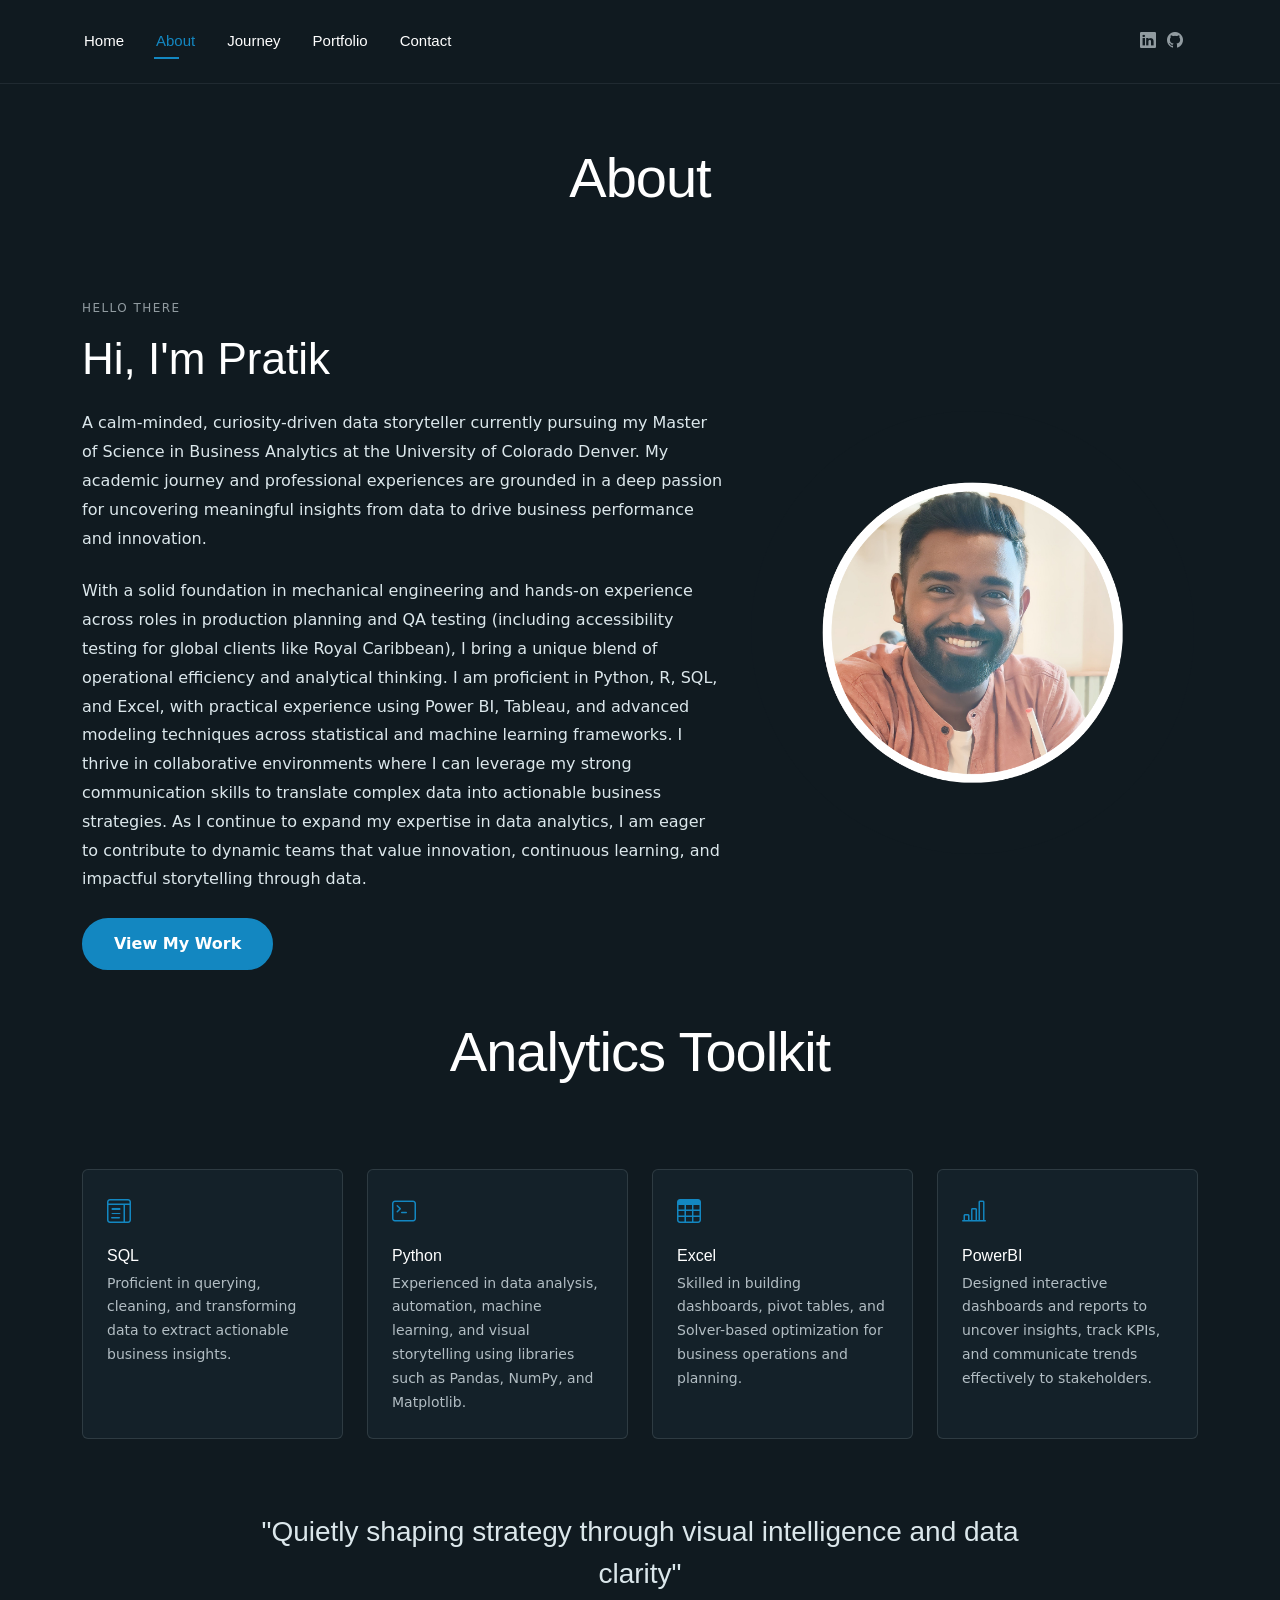
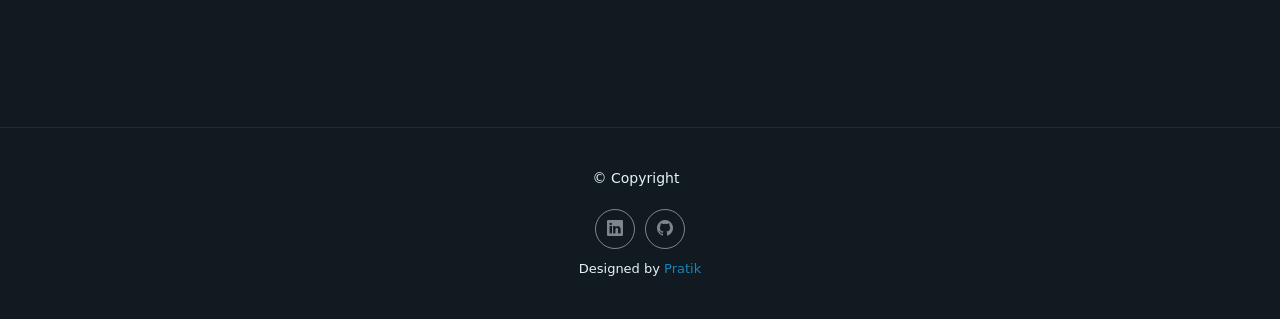
==== commit af9bda38: "Add files via upload change5  uniform font" ====
--- a/about.html
+++ b/about.html
@@ -84,7 +84,7 @@
             <div class="intro-content">
               <span class="eyebrow">Hello there</span>
               <h2 class="headline">Hi, I'm Pratik</h2>
-              <p class="lead">
+              <p>
                 A calm-minded, curiosity-driven data storyteller currently pursuing my Master of Science in Business Analytics at the University of Colorado Denver. My academic journey and professional experiences are grounded in a deep passion for uncovering meaningful insights from data to drive business performance and innovation.
                
               </p>
